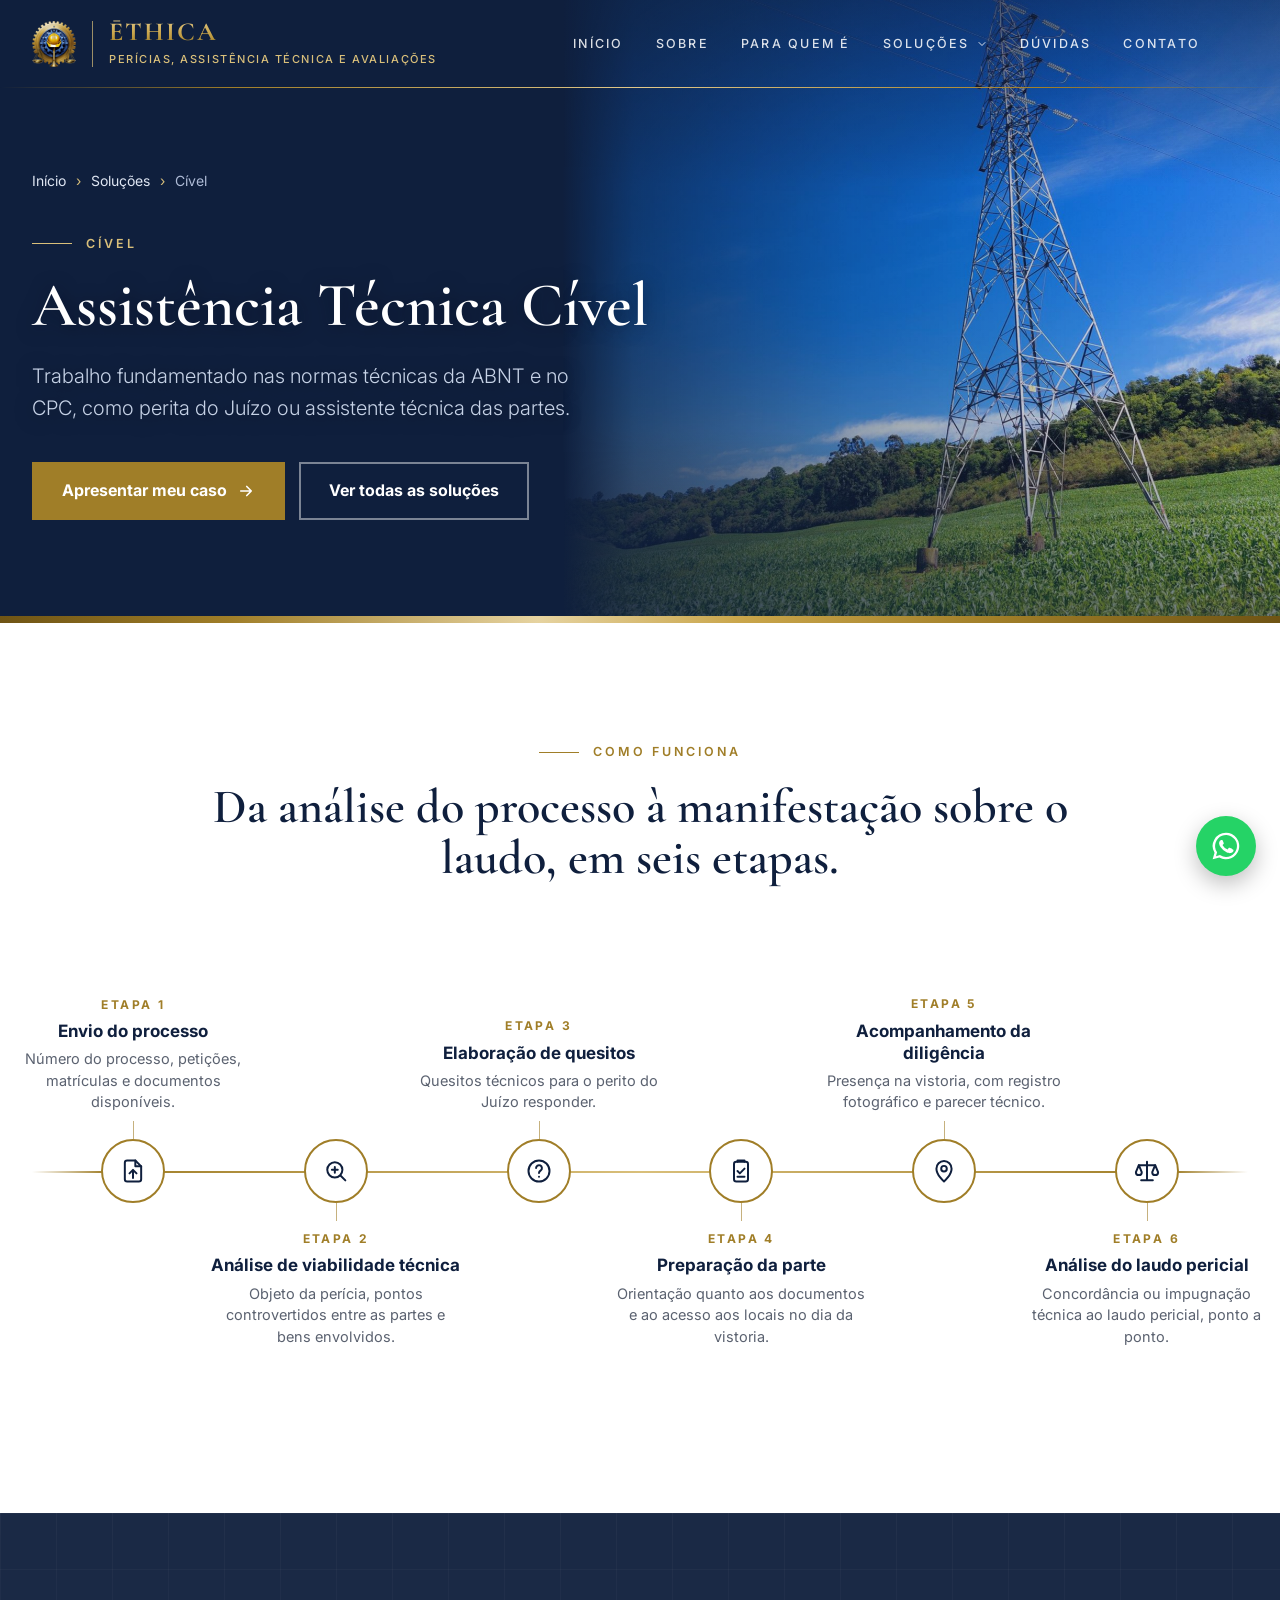
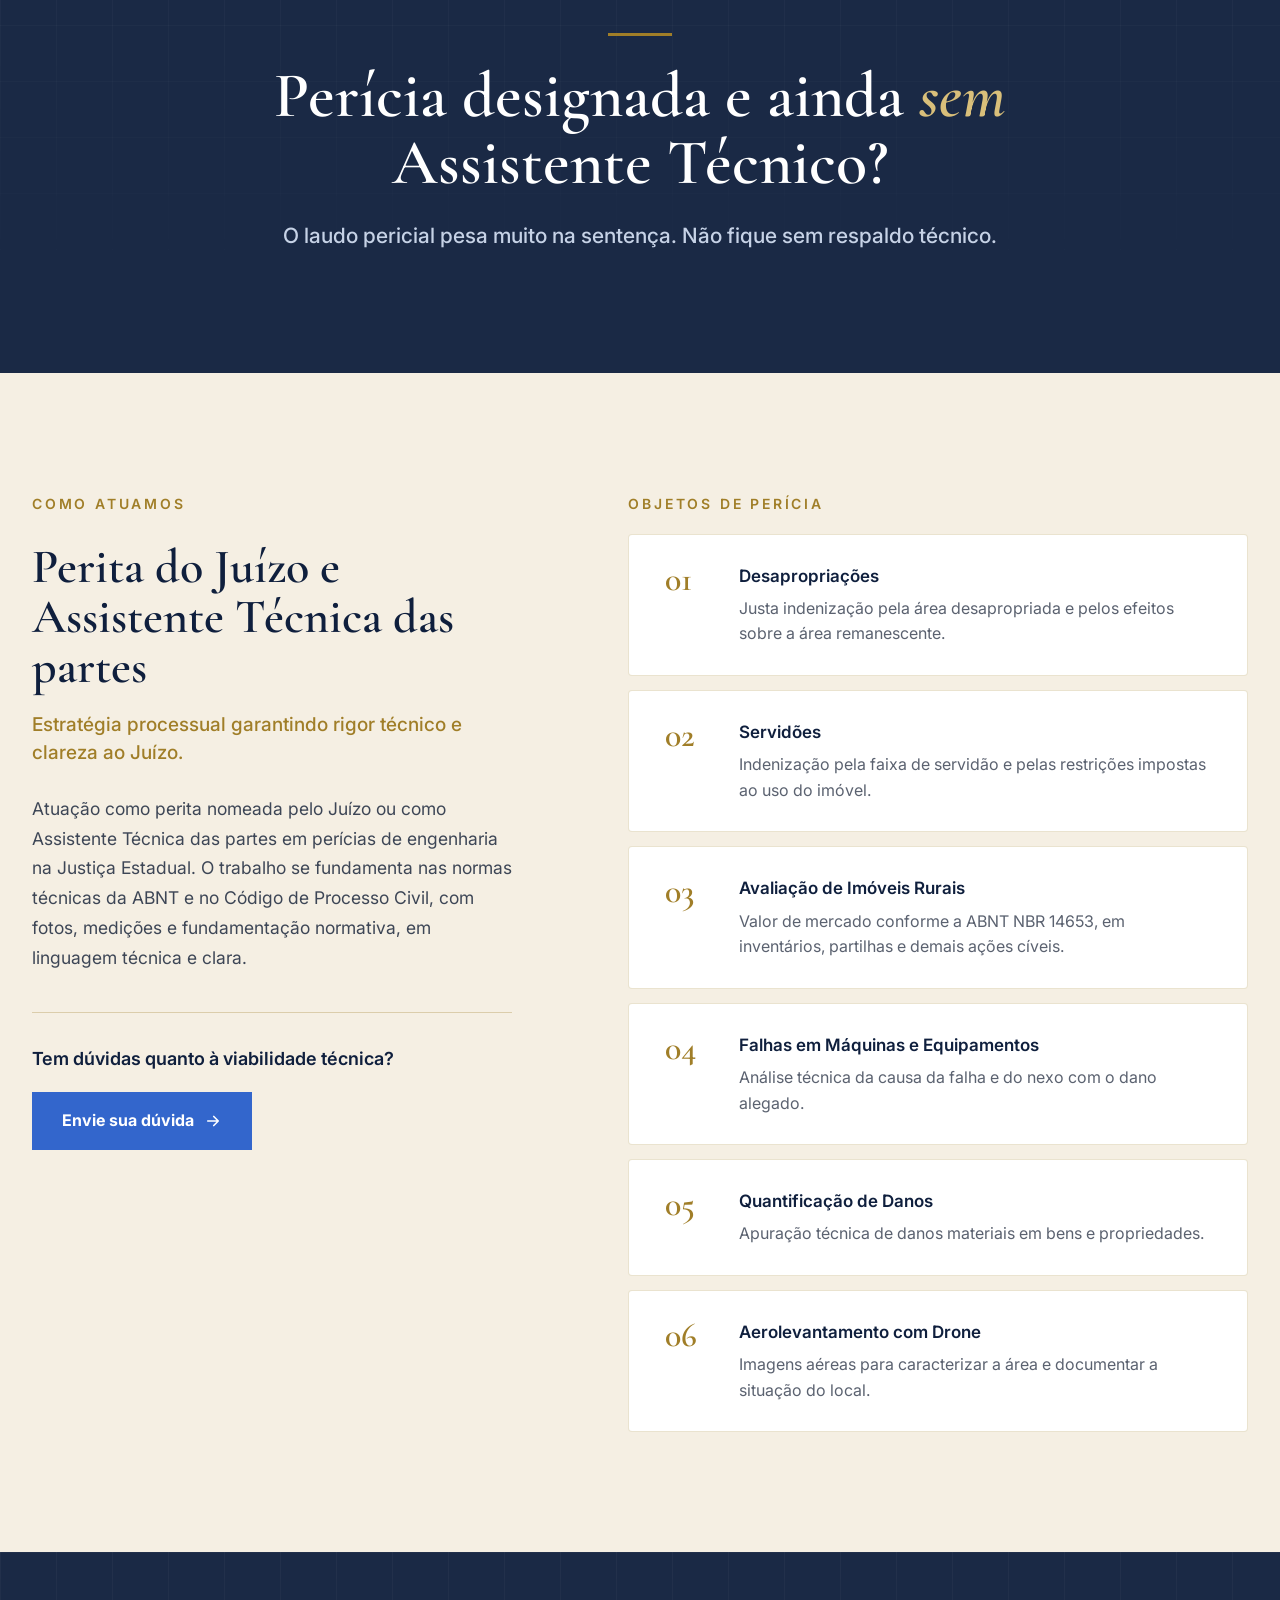
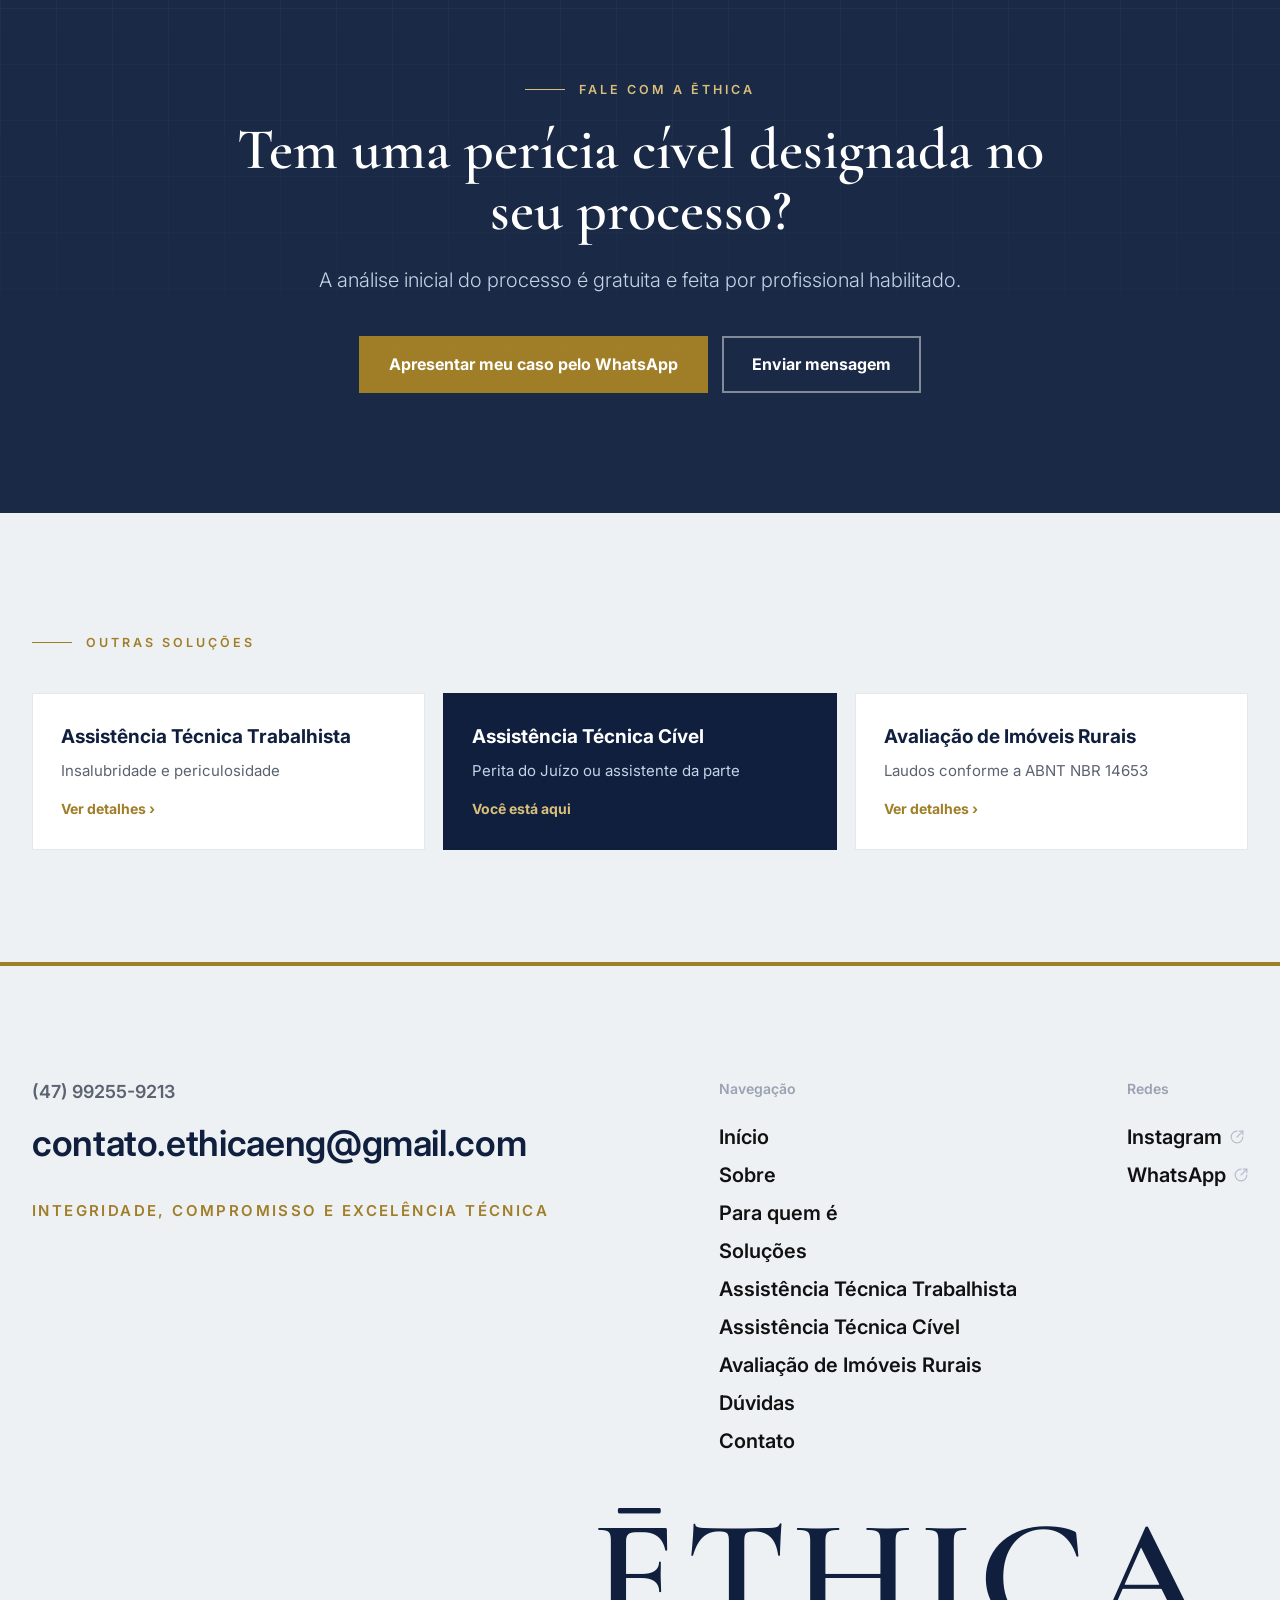
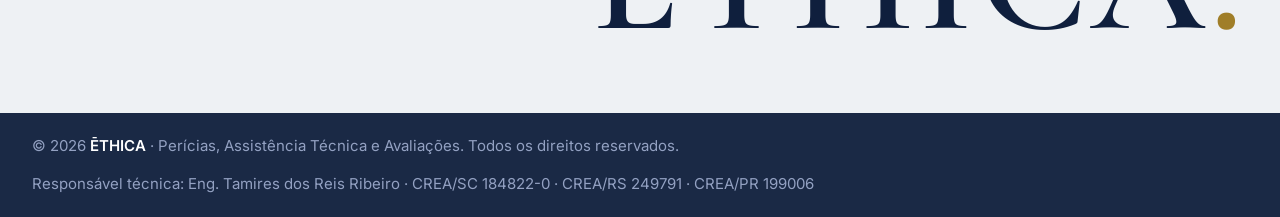
==== civel.html @ 604cb1b0 "Site ETHICA" ====
<!DOCTYPE html>
<html lang="pt-BR">
<head>
<meta charset="UTF-8">
<meta name="viewport" content="width=device-width, initial-scale=1">
<title>Assistência Técnica Cível · ĒTHICA</title>
<meta name="description" content="Perícia judicial e assistência técnica cível em engenharia: quesitos, acompanhamento da diligência, parecer técnico, impugnação de laudo e quantificação de danos.">
<link rel="canonical" href="https://ethicaeng.com.br/civel">
<link rel="icon" type="image/png" href="img/favicon.png">
<link rel="apple-touch-icon" href="img/apple-touch-icon.png">
<meta name="theme-color" content="#0f1f3d">
<meta property="og:type" content="website">
<meta property="og:title" content="Assistência Técnica Cível · ĒTHICA">
<meta property="og:description" content="Perícia judicial, assistência técnica trabalhista e cível e avaliação de imóveis rurais. Integridade, Compromisso e Excelência Técnica.">
<meta property="og:url" content="https://ethicaeng.com.br/civel">
<meta property="og:image" content="https://ethicaeng.com.br/img/foto_9710.jpg">
<meta property="og:locale" content="pt_BR">
<link rel="preconnect" href="https://fonts.googleapis.com">
<link rel="preconnect" href="https://fonts.gstatic.com" crossorigin>
<link href="https://fonts.googleapis.com/css2?family=Cormorant+Garamond:wght@500;600;700&family=Inter:wght@300;400;500;600;700&display=swap" rel="stylesheet">
<link rel="stylesheet" href="css/estilo.css">
</head>
<body>

<header id="topo">
  <div class="container cab">
    <a href="index.html#inicio" class="marca" aria-label="ĒTHICA, ir para o início">
      <img src="img/logo-simbolo.png" alt="" width="46" height="48"><i class="fio" aria-hidden="true"></i><span><b>ĒTHICA</b><small>Perícias, Assistência Técnica e Avaliações</small></span>
    </a>
    <nav class="menu-wrap" aria-label="Menu principal">
      <ul class="menu">
        <li><a href="index.html#inicio">Início</a></li>
        <li><a href="index.html#sobre">Sobre</a></li>
        <li><a href="index.html#para-quem">Para quem é</a></li>
        <li class="tem-sub"><button type="button" aria-expanded="false">Soluções <svg viewBox="0 0 24 24" fill="none" stroke="currentColor" stroke-width="2" stroke-linecap="round" stroke-linejoin="round"><path d="M6 9l6 6 6-6"/></svg></button>
          <ul class="submenu">
            <li><a href="trabalhista.html"><b>Assistência Técnica Trabalhista</b><span>Insalubridade e periculosidade</span></a></li>
            <li><a href="civel.html"><b>Assistência Técnica Cível</b><span>Perita do Juízo ou assistente da parte</span></a></li>
            <li><a href="avaliacao-rural.html"><b>Avaliação de Imóveis Rurais</b><span>Laudos conforme a ABNT NBR 14653</span></a></li>
          </ul>
        </li>
        <li><a href="index.html#duvidas">Dúvidas</a></li>
        <li><a href="index.html#contato">Contato</a></li>
      </ul>
    </nav>
    <div class="cab-dir">
      <button class="hamb" type="button" aria-label="Abrir menu" aria-expanded="false" aria-controls="gaveta"><span></span><span></span></button>
    </div>
  </div>
  <div class="gaveta" id="gaveta">
    <a href="index.html#inicio">Início</a>
    <a href="index.html#sobre">Sobre</a>
    <a href="index.html#para-quem">Para quem é</a>
    <a href="index.html#servicos">Soluções</a>
    <a class="sub" href="trabalhista.html">Assistência Técnica Trabalhista</a>
    <a class="sub" href="civel.html">Assistência Técnica Cível</a>
    <a class="sub" href="avaliacao-rural.html">Avaliação de Imóveis Rurais</a>
    <a href="index.html#duvidas">Dúvidas</a>
    <a href="index.html#contato">Contato</a>
  </div>
</header>

<main>
<section class="pagina-topo bg-marinho com-foto">
  <div class="topo-foto"><img src="img/servicos/civel-topo.jpg" alt="Torre de linha de transmissão sobre lavoura" style="object-position:65% 55%" fetchpriority="high"></div>
  <div class="container">
    <nav class="trilha" aria-label="Você está em"><a href="index.html">Início</a><span>›</span><a href="index.html#servicos">Soluções</a><span>›</span>Cível</nav>
    <span class="etq">Cível</span>
    <h1>Assistência Técnica Cível</h1>
    <p class="intro">Trabalho fundamentado nas normas técnicas da ABNT e no CPC, como perita do Juízo ou assistente técnica das partes.</p>
    <div class="acoes">
      <a class="btn btn-ouro" href="https://wa.me/5547992559213?text=Ol%C3%A1%2C%20vim%20do%20site%20%C4%92THICA%20e%20preciso%20de%20assist%C3%AAncia%20t%C3%A9cnica%20em%20uma%20per%C3%ADcia%20c%C3%ADvel.%20Pode%20me%20ajudar%3F" target="_blank" rel="noopener">Apresentar meu caso <svg viewBox="0 0 24 24" fill="none" stroke="currentColor" stroke-width="2.2" stroke-linecap="round" stroke-linejoin="round"><path d="M5 12h14M13 6l6 6-6 6"/></svg></a>
      <a class="btn btn-contorno" href="index.html#servicos">Ver todas as soluções</a>
    </div>
  </div>
</section>
<div class="faixa"></div>

<section class="bg-branco linha-tempo">
  <div class="container">
    <div style="text-align:center">
      <span class="etq revela">Como funciona</span>
      <h2 class="titulo menor revela" style="margin-left:auto;margin-right:auto">Da análise do processo à manifestação sobre o laudo, em seis etapas.</h2>
    </div>
    <ol class="tl seis">
      <li class="et revela">
        <div class="et-texto"><span class="et-num">Etapa 1</span><h3>Envio do processo</h3><p>Número do processo, petições, matrículas e documentos disponíveis.</p></div>
        <div class="et-ic"><svg viewBox="0 0 24 24" fill="none" stroke="currentColor" stroke-width="1.7" stroke-linecap="round" stroke-linejoin="round"><path d="M14 3H7a2 2 0 00-2 2v14a2 2 0 002 2h10a2 2 0 002-2V8z"/><path d="M14 3v5h5"/><path d="M12 18v-6M9 14l3-3 3 3"/></svg></div>
      </li>
      <li class="et revela">
        <div class="et-texto"><span class="et-num">Etapa 2</span><h3>Análise de viabilidade técnica</h3><p>Objeto da perícia, pontos controvertidos entre as partes e bens envolvidos.</p></div>
        <div class="et-ic"><svg viewBox="0 0 24 24" fill="none" stroke="currentColor" stroke-width="1.7" stroke-linecap="round" stroke-linejoin="round"><circle cx="11" cy="11" r="6.5"/><path d="M20 20l-4.2-4.2"/><path d="M8.5 11h5M11 8.5v5"/></svg></div>
      </li>
      <li class="et revela">
        <div class="et-texto"><span class="et-num">Etapa 3</span><h3>Elaboração de quesitos</h3><p>Quesitos técnicos para o perito do Juízo responder.</p></div>
        <div class="et-ic"><svg viewBox="0 0 24 24" fill="none" stroke="currentColor" stroke-width="1.7" stroke-linecap="round" stroke-linejoin="round"><circle cx="12" cy="12" r="9"/><path d="M9.5 9.5a2.5 2.5 0 114 2c-.9.6-1.5 1.1-1.5 2.3"/><path d="M12 17h.01"/></svg></div>
      </li>
      <li class="et revela">
        <div class="et-texto"><span class="et-num">Etapa 4</span><h3>Preparação da parte</h3><p>Orientação quanto aos documentos e ao acesso aos locais no dia da vistoria.</p></div>
        <div class="et-ic"><svg viewBox="0 0 24 24" fill="none" stroke="currentColor" stroke-width="1.7" stroke-linecap="round" stroke-linejoin="round"><rect x="6" y="4" width="12" height="17" rx="2"/><path d="M9 4V3h6v1"/><path d="M9 12l2 2 4-4"/><path d="M9 17h6"/></svg></div>
      </li>
      <li class="et revela">
        <div class="et-texto"><span class="et-num">Etapa 5</span><h3>Acompanhamento da diligência</h3><p>Presença na vistoria, com registro fotográfico e parecer técnico.</p></div>
        <div class="et-ic"><svg viewBox="0 0 24 24" fill="none" stroke="currentColor" stroke-width="1.7" stroke-linecap="round" stroke-linejoin="round"><path d="M12 21s-6.5-5.6-6.5-11A6.5 6.5 0 0112 3.5 6.5 6.5 0 0118.5 10c0 5.4-6.5 11-6.5 11z"/><circle cx="12" cy="10" r="2.4"/></svg></div>
      </li>
      <li class="et revela">
        <div class="et-texto"><span class="et-num">Etapa 6</span><h3>Análise do laudo pericial</h3><p>Concordância ou impugnação técnica ao laudo pericial, ponto a ponto.</p></div>
        <div class="et-ic"><svg viewBox="0 0 24 24" fill="none" stroke="currentColor" stroke-width="1.7" stroke-linecap="round" stroke-linejoin="round"><path d="M12 4v16M7 20h10M5 7h14"/><path d="M5 7l-2.5 6a2.5 2.5 0 005 0zM19 7l-2.5 6a2.5 2.5 0 005 0z"/></svg></div>
      </li>
    </ol>
  </div>
</section>

<section class="chamada-fundo chamada-marinho bg-marinho grade-fundo">
  <div class="container">
    <div class="chamada-centro revela">
      <span class="chamada-traco"></span>
      <h2 class="chamada-frase">Perícia designada e ainda <em>sem</em> Assistente Técnico?</h2>
      <p class="chamada-apoio">O laudo pericial pesa muito na sentença. Não fique sem respaldo técnico.</p>
    </div>
  </div>
</section>

<section class="atuacao-trab">
  <div class="container">
    <div class="at-texto">
      <p class="sub-tit revela">Como atuamos</p>
      <h2 class="titulo menor revela">Perita do Juízo e Assistente Técnica das partes</h2>
      <p class="at-apoio revela">Estratégia processual garantindo rigor técnico e clareza ao Juízo.</p>
      <p class="at-corpo revela">Atuação como perita nomeada pelo Juízo ou como Assistente Técnica das partes em perícias de engenharia na Justiça Estadual. O trabalho se fundamenta nas normas técnicas da ABNT e no Código de Processo Civil, com fotos, medições e fundamentação normativa, em linguagem técnica e clara.</p>
      <div class="cta-duvida revela"><p>Tem dúvidas quanto à viabilidade técnica?</p><a class="btn btn-azul" href="https://wa.me/5547992559213?text=Ol%C3%A1%2C%20vim%20do%20site%20%C4%92THICA%20e%20preciso%20de%20assist%C3%AAncia%20t%C3%A9cnica%20em%20uma%20per%C3%ADcia%20c%C3%ADvel.%20Pode%20me%20ajudar%3F" target="_blank" rel="noopener">Envie sua dúvida <svg viewBox="0 0 24 24" fill="none" stroke="currentColor" stroke-width="2.2" stroke-linecap="round" stroke-linejoin="round"><path d="M5 12h14M13 6l6 6-6 6"/></svg></a></div>
    </div>
    <div>
      <p class="sub-tit revela at-lista-tit">Objetos de perícia</p>
      <ol class="at-lista">
        <li class="revela"><span class="at-num">01</span><div><h3>Desapropriações</h3><p>Justa indenização pela área desapropriada e pelos efeitos sobre a área remanescente.</p></div></li>
        <li class="revela"><span class="at-num">02</span><div><h3>Servidões</h3><p>Indenização pela faixa de servidão e pelas restrições impostas ao uso do imóvel.</p></div></li>
        <li class="revela"><span class="at-num">03</span><div><h3>Avaliação de Imóveis Rurais</h3><p>Valor de mercado conforme a ABNT NBR 14653, em inventários, partilhas e demais ações cíveis.</p></div></li>
        <li class="revela"><span class="at-num">04</span><div><h3>Falhas em Máquinas e Equipamentos</h3><p>Análise técnica da causa da falha e do nexo com o dano alegado.</p></div></li>
        <li class="revela"><span class="at-num">05</span><div><h3>Quantificação de Danos</h3><p>Apuração técnica de danos materiais em bens e propriedades.</p></div></li>
        <li class="revela"><span class="at-num">06</span><div><h3>Aerolevantamento com Drone</h3><p>Imagens aéreas para caracterizar a área e documentar a situação do local.</p></div></li>
      </ol>
    </div>
  </div>
</section>

<section class="final bg-marinho grade-fundo">
  <div class="container">
    <span class="etq revela">Fale com a ĒTHICA</span>
    <h2 class="titulo revela">Tem uma perícia cível designada no seu processo?</h2>
    <p class="intro revela">A análise inicial do processo é gratuita e feita por profissional habilitado.</p>
    <div class="acoes revela">
      <a class="btn btn-ouro" href="https://wa.me/5547992559213?text=Ol%C3%A1%2C%20vim%20do%20site%20%C4%92THICA%20e%20preciso%20de%20assist%C3%AAncia%20t%C3%A9cnica%20em%20uma%20per%C3%ADcia%20c%C3%ADvel.%20Pode%20me%20ajudar%3F" target="_blank" rel="noopener">Apresentar meu caso pelo WhatsApp</a>
      <a class="btn btn-contorno" href="index.html#contato">Enviar mensagem</a>
    </div>
  </div>
</section>

<section class="bg-suave">
  <div class="container">
    <span class="etq revela">Outras soluções</span>
    <div class="outros"><a class="outro revela" href="trabalhista.html"><b>Assistência Técnica Trabalhista</b><span>Insalubridade e periculosidade</span><br><em>Ver detalhes ›</em></a><a class="outro revela atual" href="civel.html"><b>Assistência Técnica Cível</b><span>Perita do Juízo ou assistente da parte</span><br><em>Você está aqui</em></a><a class="outro revela" href="avaliacao-rural.html"><b>Avaliação de Imóveis Rurais</b><span>Laudos conforme a ABNT NBR 14653</span><br><em>Ver detalhes ›</em></a></div>
  </div>
</section>
</main>

<!-- ===== Rodapé ===== -->
<footer>
  <div class="container">
    <div class="rod-topo">
      <div class="rod-contato">
        <a class="tel" href="https://wa.me/5547992559213?text=Ol%C3%A1%2C%20vim%20do%20site%20%C4%92THICA%20e%20preciso%20de%20assist%C3%AAncia%20t%C3%A9cnica%20em%20uma%20per%C3%ADcia%20c%C3%ADvel.%20Pode%20me%20ajudar%3F" target="_blank" rel="noopener">(47) 99255-9213</a>
        <a class="mail" href="mailto:contato.ethicaeng@gmail.com">contato.ethicaeng@gmail.com</a>
        <span class="lema">Integridade, Compromisso e Excelência Técnica</span>
      </div>
      <div class="rod-listas">
        <ul>
          <li class="t">Navegação</li>
          <li><a href="index.html#inicio">Início</a></li>
          <li><a href="index.html#sobre">Sobre</a></li>
          <li><a href="index.html#para-quem">Para quem é</a></li>
          <li><a href="index.html#servicos">Soluções</a></li>
          <li><a href="trabalhista.html">Assistência Técnica Trabalhista</a></li>
          <li><a href="civel.html">Assistência Técnica Cível</a></li>
          <li><a href="avaliacao-rural.html">Avaliação de Imóveis Rurais</a></li>
          <li><a href="index.html#duvidas">Dúvidas</a></li>
          <li><a href="index.html#contato">Contato</a></li>
        </ul>
        <ul>
          <li class="t">Redes</li>
          <li><a href="https://www.instagram.com/ethica.eng/" target="_blank" rel="noopener">Instagram <svg viewBox="0 0 24 24" fill="none" stroke="currentColor" stroke-width="2" stroke-linecap="round" stroke-linejoin="round"><path d="M22 12A10 10 0 1112 2"/><path d="M22 2L12 12"/><path d="M16 2h6v6"/></svg></a></li>
          <li><a href="https://wa.me/5547992559213?text=Ol%C3%A1%2C%20vim%20do%20site%20%C4%92THICA%20e%20preciso%20de%20assist%C3%AAncia%20t%C3%A9cnica%20em%20uma%20per%C3%ADcia%20c%C3%ADvel.%20Pode%20me%20ajudar%3F" target="_blank" rel="noopener">WhatsApp <svg viewBox="0 0 24 24" fill="none" stroke="currentColor" stroke-width="2" stroke-linecap="round" stroke-linejoin="round"><path d="M22 12A10 10 0 1112 2"/><path d="M22 2L12 12"/><path d="M16 2h6v6"/></svg></a></li>
        </ul>
      </div>
    </div>
    <div class="rod-gigante" aria-hidden="true">ĒTHICA<span>.</span></div>
  </div>
  <div class="rod-barra">
    <div class="container">
      <p>© <span id="ano">2026</span> <b>ĒTHICA</b> · Perícias, Assistência Técnica e Avaliações. Todos os direitos reservados.</p>
      <p>Responsável técnica: Eng. Tamires dos Reis Ribeiro · CREA/SC 184822-0 · CREA/RS 249791 · CREA/PR 199006</p>
    </div>
  </div>
</footer>
<a class="zap" href="https://wa.me/5547992559213?text=Ol%C3%A1%2C%20vim%20do%20site%20%C4%92THICA%20e%20preciso%20de%20assist%C3%AAncia%20t%C3%A9cnica%20em%20uma%20per%C3%ADcia%20c%C3%ADvel.%20Pode%20me%20ajudar%3F" target="_blank" rel="noopener" aria-label="Conversar pelo WhatsApp">
  <svg viewBox="0 0 24 24"><path d="M12 2a10 10 0 00-8.6 15.1L2 22l5-1.3A10 10 0 1012 2zm0 18.2a8.2 8.2 0 01-4.2-1.2l-.3-.2-3 .8.8-2.9-.2-.3A8.2 8.2 0 1112 20.2zm4.5-6.1c-.2-.1-1.5-.7-1.7-.8s-.4-.1-.6.1-.7.8-.8 1-.3.2-.5.1a6.7 6.7 0 01-3.3-2.9c-.3-.4.2-.4.7-1.4a.5.5 0 000-.4l-.8-1.9c-.2-.5-.4-.4-.6-.4h-.5a1 1 0 00-.7.3 3 3 0 00-.9 2.2 5.2 5.2 0 001.1 2.7 11.8 11.8 0 004.5 4c1.7.7 2.3.8 3.2.6a2.7 2.7 0 001.8-1.2 2.2 2.2 0 00.2-1.2c-.1-.1-.3-.2-.6-.3z"/></svg><span>Fale pelo WhatsApp</span>
</a>

<script src="js/site.js"></script>
</body>
</html>
---- css/estilo.css ----
:root{
    --azul:#3366cc; --marinho:#0f1f3d; --marinho2:#1c3565;
    --petroleo:#0b3b47; --petroleo2:#115564;
    --dourado:#a07e28; --ouro:#d9bf7a;
    --gelo:#eef1f4; --preto:#111; --cinza:#5b6270; --suave:#f3f5f8; --linha:#e3e7ee; --raio:14px;
  }
  *{box-sizing:border-box;margin:0;padding:0}
  html{scroll-behavior:smooth;scroll-padding-top:80px}
  body{font-family:"Inter",system-ui,-apple-system,"Segoe UI",Arial,sans-serif;color:var(--preto);font-size:16px;line-height:1.6;background:var(--gelo);-webkit-font-smoothing:antialiased}
  img{max-width:100%;display:block}
  a{color:inherit}
  .container{width:100%;max-width:1320px;margin:0 auto;padding:0 32px}
  section{padding:112px 0;position:relative}

  /* fundos escuros alternados */
  .bg-marinho,.bg-petroleo{background:rgba(15,31,61,.95);color:#fff}
  
  .grade-fundo:before{content:"";position:absolute;inset:0;pointer-events:none;
    background-image:linear-gradient(rgba(255,255,255,.035) 1px,transparent 1px),linear-gradient(90deg,rgba(255,255,255,.035) 1px,transparent 1px);
    background-size:56px 56px;mask-image:linear-gradient(180deg,#000 0%,transparent 85%);-webkit-mask-image:linear-gradient(180deg,#000 0%,transparent 85%)}
  .bg-suave{background:var(--gelo)}
  .bg-branco{background:#fff}

  /* etiqueta + título (estilo da referência) */
  .etq{display:inline-flex;align-items:center;gap:14px;font-size:12.5px;font-weight:600;letter-spacing:.24em;text-transform:uppercase;color:var(--dourado)}
  .etq:before{content:"";width:40px;height:1px;background:currentColor}
  .bg-marinho .etq,.bg-petroleo .etq{color:var(--ouro)}
  .titulo{font-size:52px;line-height:1.08;font-weight:600;letter-spacing:-.015em;margin-top:20px;max-width:900px}
  .titulo.menor{font-size:42px}
  .bg-suave .titulo,section:not(.bg-marinho):not(.bg-petroleo) .titulo{color:var(--marinho)}
  .bg-marinho .titulo,.bg-petroleo .titulo{color:#fff}
  .intro{font-size:20px;color:var(--cinza);margin-top:22px;max-width:720px;font-weight:300}
  .bg-marinho .intro,.bg-petroleo .intro{color:#c6d2e6}

  .btn{display:inline-flex;align-items:center;justify-content:center;gap:10px;font-weight:700;text-decoration:none;border-radius:0;padding:14px 28px;transition:all .2s;border:2px solid transparent;cursor:pointer;font-family:inherit;font-size:16px}
  .btn svg{width:18px;height:18px}
  .btn-ouro{background:var(--dourado);color:#fff}
  .btn-ouro:hover{background:#86681f}
  .btn-azul{background:var(--azul);color:#fff}
  .btn-azul:hover{background:var(--marinho2)}
  .btn-contorno{border-color:rgba(255,255,255,.45);color:#fff}
  .btn-contorno:hover{background:rgba(255,255,255,.08)}

  /* ===== Cabeçalho (modelo enviado) ===== */
  header{position:fixed;top:0;left:0;right:0;z-index:50;background:rgba(238,241,244,.86);backdrop-filter:blur(10px);-webkit-backdrop-filter:blur(10px);border-bottom:1px solid rgba(15,31,61,.08);transition:box-shadow .25s}
  header.solido{box-shadow:0 6px 24px rgba(15,31,61,.08)}
  .cab{display:grid;grid-template-columns:1fr auto 1fr;align-items:center;gap:32px;height:76px}
  .marca{display:flex;align-items:center;gap:10px;text-decoration:none;color:var(--marinho)}
  .marca img{width:42px;height:42px;object-fit:contain}
  .marca b{display:block;font-size:21px;letter-spacing:.12em;line-height:1}
  .marca small{display:block;font-size:12px;color:var(--dourado);font-weight:600;margin-top:4px}
  .menu{display:flex;list-style:none;align-items:center}
  .menu > li{position:relative}
  .menu > li > a,.menu > li > button{display:inline-flex;align-items:center;gap:6px;padding:9px 16px;font:inherit;font-size:15px;color:rgba(17,17,17,.62);text-decoration:none;background:none;border:0;cursor:pointer;transition:background .2s,color .2s}
  .menu > li > a:hover,.menu > li > button:hover,.menu > li.aberto > button{background:rgba(15,31,61,.06);color:var(--preto)}
  .menu svg{width:12px;height:12px;transition:transform .3s}
  .menu li.aberto svg{transform:rotate(180deg)}
  .submenu{position:absolute;top:calc(100% + 10px);left:0;min-width:300px;background:#fff;border:1px solid var(--linha);box-shadow:0 18px 40px rgba(15,31,61,.12);padding:8px;list-style:none;opacity:0;visibility:hidden;transform:translateY(-6px);transition:all .2s}
  .menu li.aberto .submenu{opacity:1;visibility:visible;transform:none}
  .submenu a{display:block;padding:12px 14px;text-decoration:none}
  .submenu a:hover{background:var(--gelo)}
  .submenu b{display:block;font-size:15px;color:var(--marinho)}
  .submenu span{font-size:13.5px;color:var(--cinza)}
  .cab-dir{justify-self:end;display:flex;align-items:center;gap:8px}
  .fantasma{display:inline-flex;align-items:center;gap:6px;padding:9px 12px;font-size:15px;font-weight:600;color:var(--marinho);text-decoration:none;transition:background .2s}
  .fantasma:hover{background:rgba(15,31,61,.06)}
  .fantasma svg{width:16px;height:16px}
  .hamb{display:none;width:44px;height:44px;border:0;background:none;cursor:pointer;place-items:center;color:var(--preto)}
  .hamb svg{width:22px;height:22px}
  .gaveta{display:none;border-top:1px solid var(--linha);background:#fff;padding:12px 22px 22px}
  .gaveta.aberta{display:block}
  .gaveta a{display:block;padding:12px 0;border-bottom:1px solid var(--linha);text-decoration:none;font-weight:600;color:var(--marinho)}
  .gaveta a.sub{padding-left:16px;font-weight:400;color:#333}

  /* ===== Abertura ===== */
  .hero{color:#fff;background:radial-gradient(900px 520px at 80% 20%,rgba(51,102,204,.25) 0%,transparent 65%),rgba(15,31,61,.95);padding:0;overflow:hidden}
  .hero .container{display:grid;grid-template-columns:1.2fr .8fr;gap:48px;align-items:center;min-height:760px;padding-top:76px;position:relative}
  .hero-texto{padding:80px 0 96px}
  .hero h1{font-size:56px;line-height:1.06;font-weight:600;letter-spacing:-.03em;margin:24px 0}
  .hero h1 em{font-style:normal;color:var(--ouro)}
  .hero p{font-size:21px;color:#c6d2e6;max-width:620px;margin-bottom:38px;font-weight:300}
  .hero .acoes{display:flex;gap:14px;flex-wrap:wrap}
  .hero-foto{position:relative;display:flex;align-items:center;justify-content:center;align-self:center;padding:40px 0}
  .hero-foto img{position:relative;z-index:1;width:440px;height:440px;max-width:100%;object-fit:cover;object-position:50% 18%;border-radius:50%;box-shadow:0 24px 60px rgba(0,0,0,.35)}
  .hero-foto:before{content:"";position:absolute;width:500px;height:500px;max-width:calc(100% + 60px);aspect-ratio:1;border-radius:50%;border:1px solid rgba(217,191,122,.75);top:50%;left:50%;transform:translate(-50%,-50%)}
  .valores{display:flex;gap:10px;flex-wrap:wrap;margin-top:44px}
  .valores{gap:0 !important}
  .valores span{font-size:14px;font-weight:600;letter-spacing:.14em;text-transform:uppercase;color:#dfe6f3}
  .valores span+span:before{content:"·";color:var(--ouro);margin:0 14px}
  .faixa{height:4px;background:linear-gradient(90deg,var(--dourado),#c9a54a,var(--dourado))}

  /* ===== Para quem ===== */
  .publicos{display:grid;grid-template-columns:repeat(4,1fr);gap:18px;margin-top:56px}
  .publico{background:#fff;border:1px solid var(--linha);border-radius:var(--raio);padding:30px 28px;transition:transform .2s,box-shadow .2s}
  .publico:hover{transform:translateY(-4px);box-shadow:0 14px 30px rgba(15,31,61,.08)}
  .publico .ic{width:44px;height:44px;border-radius:10px;border:1px solid var(--linha);display:grid;place-items:center;color:var(--azul);margin-bottom:22px}
  .publico .ic svg{width:22px;height:22px}
  .publico h3{font-size:20px;color:var(--marinho);margin-bottom:8px}
  .publico p{font-size:15.5px;color:var(--cinza)}

  /* ===== Visão geral dos serviços (modelo enviado) ===== */
  .grade-servicos{display:grid;grid-template-columns:repeat(4,1fr);gap:28px;margin-top:64px}
  .servico{text-align:center;padding:34px 22px;border-radius:var(--raio);transition:background .25s;text-decoration:none;display:block}
  .servico:hover{background:var(--suave)}
  .servico .icone{width:76px;height:76px;margin:0 auto 24px;border-radius:50%;background:var(--suave);display:grid;place-items:center;color:var(--azul);transition:all .25s}
  .servico:hover .icone{background:var(--marinho);color:#fff}
  .servico .icone svg{width:34px;height:34px}
  .servico h3{font-size:20px;font-weight:700;color:var(--marinho);margin-bottom:10px}
  .servico p{font-size:15.5px;color:var(--cinza)}
  .servico .mais{display:inline-block;margin-top:18px;font-size:14px;font-weight:700;color:var(--dourado)}

  /* ===== Blocos de serviço detalhados ===== */
  .detalhe .container{display:grid;grid-template-columns:1fr 1fr;gap:80px;align-items:start}
  .detalhe .lead-list{margin-top:34px;display:flex;flex-direction:column;gap:14px}
  .detalhe .lead-list p{padding-left:22px;position:relative;font-size:17.5px}
  .detalhe .lead-list p:before{content:"";position:absolute;left:0;top:11px;width:8px;height:8px;border-radius:2px;background:var(--dourado)}
  .bg-marinho .lead-list p,.bg-petroleo .lead-list p{color:#dfe6f3}
  .caixa{border-radius:18px;padding:40px;border:1px solid rgba(255,255,255,.12);background:rgba(255,255,255,.04)}
  .caixa.clara{background:#fff;border:1px solid var(--linha);box-shadow:0 18px 40px rgba(15,31,61,.06)}
  .caixa h3{font-size:14px;font-weight:600;letter-spacing:.2em;text-transform:uppercase;color:var(--ouro);margin-bottom:24px}
  .caixa.clara h3{color:var(--dourado)}
  .check{list-style:none;display:flex;flex-direction:column}
  .check li{display:flex;gap:14px;padding:16px 0;border-bottom:1px solid rgba(255,255,255,.1);font-size:17px;color:#c6d2e6}
  .caixa.clara .check li{border-bottom-color:var(--linha);color:#444}
  .check li:last-child{border-bottom:0;padding-bottom:0}
  .check li b{color:#fff;font-weight:600}
  .caixa.clara .check li b{color:var(--marinho)}
  .check svg{flex:none;width:22px;height:22px;color:var(--ouro);margin-top:1px}
  .caixa.clara .check svg{color:var(--dourado)}
  .detalhe .cta-linha{margin-top:36px}

  /* avaliação rural */
  .metodos{display:grid;grid-template-columns:1fr 1fr;gap:14px;margin-top:30px}
  .metodo{border:1px solid rgba(255,255,255,.14);border-radius:12px;padding:20px 22px}
  .metodo b{display:block;font-size:17px;color:#fff;margin-bottom:4px}
  .metodo span{font-size:15px;color:#aebbd6}
  .norma{margin-top:30px;padding:20px 24px;border-left:3px solid var(--ouro);background:rgba(255,255,255,.05);border-radius:0 10px 10px 0;color:#dfe6f3;font-size:16px}
  .finalidades{display:grid;grid-template-columns:1fr 1fr;gap:14px}
  .fin{border-radius:12px;padding:22px 24px;background:rgba(255,255,255,.05);border:1px solid rgba(255,255,255,.1);display:flex;gap:16px;align-items:flex-start;transition:background .2s}
  .fin:hover{background:rgba(255,255,255,.09)}
  .fin .n{font-size:13px;font-weight:700;color:var(--ouro);letter-spacing:.1em;margin-top:3px}
  .fin p{font-size:16.5px;color:#e6ecf6}

  /* ===== Como funciona ===== */
  .topo-sec{display:flex;justify-content:space-between;align-items:end;gap:40px;flex-wrap:wrap}
  .topo-sec .intro{max-width:480px;margin-top:0}
  .etapas{display:grid;grid-template-columns:repeat(3,1fr);margin-top:60px;border-top:1px solid var(--linha);border-left:1px solid var(--linha)}
  .etapa{padding:38px 34px;border-right:1px solid var(--linha);border-bottom:1px solid var(--linha);transition:background .2s}
  .etapa:hover{background:var(--suave)}
  .etapa .num{font-size:46px;font-weight:300;color:var(--dourado);line-height:1}
  .etapa h3{font-size:20px;color:var(--marinho);margin:18px 0 8px}
  .etapa p{font-size:16px;color:var(--cinza)}

  /* ===== Sobre a ĒTHICA ===== */
  .sobre-empresa .container{display:grid;grid-template-columns:1.1fr .9fr;gap:80px;align-items:center}
  .sobre-empresa .texto p{font-size:19px;color:#dfe6f3;margin-top:22px;font-weight:300}
  .formas{display:grid;gap:16px}
  .forma{border:1px solid rgba(255,255,255,.14);border-radius:16px;padding:30px;background:rgba(255,255,255,.04)}
  .forma .n{font-size:13px;font-weight:700;letter-spacing:.14em;color:var(--ouro)}
  .forma h3{font-size:22px;margin:8px 0 6px}
  .forma p{color:#c6d2e6;font-size:16px}
  .estados{display:flex;gap:12px;margin-top:34px;flex-wrap:wrap}
  .estados span{border:1px solid rgba(255,255,255,.2);border-radius:10px;padding:10px 16px;font-size:15px;color:#dfe6f3}
  .estados b{color:var(--ouro);margin-right:6px}

  /* ===== Sobre mim (modelo enviado) ===== */
  .grade-sobre{display:grid;grid-template-columns:repeat(7,1fr);gap:4px;margin-top:56px}
  .foto-grande{grid-column:span 3;min-height:640px;border:1px solid var(--linha);overflow:hidden;border-radius:4px}
  .foto-grande img{width:100%;height:100%;object-fit:cover;object-position:50% 25%}
  .sobre-texto{grid-column:span 4;padding-left:64px;display:flex;flex-direction:column;gap:30px}
  .sobre-texto .lead{font-size:20px;color:#333;line-height:1.6}
  .quals{display:grid;grid-template-columns:1fr 1fr;gap:28px 40px}
  .qual h4{font-size:13px;font-weight:700;letter-spacing:.18em;text-transform:uppercase;color:var(--dourado);margin-bottom:12px}
  .qual ul{list-style:none;display:flex;flex-direction:column;gap:9px}
  .qual li{font-size:16px;color:#333;padding-left:18px;position:relative}
  .qual li:before{content:"";position:absolute;left:0;top:10px;width:7px;height:7px;border-radius:50%;background:var(--azul)}
  .qual li small{color:var(--cinza);font-size:14.5px}
  .assinatura{display:flex;align-items:center;gap:14px;padding-top:26px;border-top:1px solid var(--linha)}
  .assinatura img{width:54px;height:54px;border-radius:50%;object-fit:cover;object-position:50% 20%}
  .assinatura h3{font-size:17px;font-weight:700;color:var(--marinho)}
  .assinatura span{font-size:14px;color:var(--cinza)}


  /* etapas dentro dos serviços */
  .detalhe .container.passos-wrap{display:block;margin-top:72px}
  .passos-wrap h3{font-size:14px;font-weight:600;letter-spacing:.2em;text-transform:uppercase;color:var(--dourado);margin-bottom:26px}
  .bg-marinho .passos-wrap h3,.bg-petroleo .passos-wrap h3{color:var(--ouro)}
  .passos{display:grid;grid-template-columns:repeat(6,1fr);border-top:1px solid var(--linha)}
  .bg-marinho .passos,.bg-petroleo .passos{border-top-color:rgba(255,255,255,.18)}
  .passo{padding:26px 22px 0 0;position:relative}
  .passo:before{content:"";position:absolute;top:-5px;left:0;width:9px;height:9px;background:var(--dourado)}
  .passo .num{font-size:34px;font-weight:300;color:var(--dourado);line-height:1}
  .bg-marinho .passo .num,.bg-petroleo .passo .num{color:var(--ouro)}
  .passo h4{font-size:17px;margin:12px 0 6px;color:var(--marinho)}
  .bg-marinho .passo h4,.bg-petroleo .passo h4{color:#fff}
  .passo p{font-size:15px;color:var(--cinza)}
  .bg-marinho .passo p,.bg-petroleo .passo p{color:#c6d2e6}

  /* sobre unificado */
  .sobre-grade{display:grid;grid-template-columns:1.05fr .95fr;gap:72px;align-items:start}
  .sobre-grade .texto p{font-size:18.5px;color:#dfe6f3;margin-top:22px;font-weight:300}
  .perfil{background:rgba(255,255,255,.06);border:1px solid rgba(255,255,255,.14)}
  .perfil .foto{height:380px;overflow:hidden}
  .perfil .foto img{width:100%;height:100%;object-fit:cover;object-position:50% 22%}
  .perfil .corpo{padding:30px 32px 34px}
  .perfil .etq{font-size:12px}
  .perfil h3{font-size:24px;margin-top:12px}
  .perfil .cargo{color:var(--ouro);font-weight:600;font-size:15px;margin-top:2px}
  .perfil ul{list-style:none;margin-top:22px;display:flex;flex-direction:column;gap:12px}
  .perfil li{display:flex;gap:12px;color:#e6ecf6;font-size:16.5px}
  .perfil li svg{flex:none;width:20px;height:20px;color:var(--ouro);margin-top:2px}
  .formas3{display:grid;grid-template-columns:repeat(3,1fr);gap:18px;margin-top:64px}

  /* ===== Dúvidas ===== */
  .faq .container{display:grid;grid-template-columns:.8fr 1.2fr;gap:80px}
  .faq details{border-bottom:1px solid #d5dbe6;padding:24px 0}
  .faq details:first-child{border-top:1px solid #d5dbe6}
  .faq summary{cursor:pointer;list-style:none;display:flex;justify-content:space-between;align-items:center;gap:20px;font-size:19px;font-weight:600;color:var(--marinho)}
  .faq summary::-webkit-details-marker{display:none}
  .faq summary:after{content:"+";font-size:28px;font-weight:300;color:var(--dourado);transition:transform .2s;line-height:1}
  .faq details[open] summary:after{transform:rotate(45deg)}
  .faq details p{margin-top:14px;color:#333;font-size:16.5px;max-width:760px}

  /* ===== Chamada final ===== */
  .final{text-align:center;padding:120px 0}
  .final .titulo{margin:20px auto 0;max-width:860px}
  .final .intro{margin:22px auto 40px}
  .final .acoes{display:flex;gap:14px;justify-content:center;flex-wrap:wrap}

  /* ===== Contato (modelo enviado) ===== */
  .contato .container{display:grid;grid-template-columns:1fr 1fr;gap:96px}
  .contato .esq{display:flex;flex-direction:column;justify-content:center}
  .contato h2{font-size:64px;font-weight:600;letter-spacing:-.02em;color:var(--marinho);line-height:1.04;margin-bottom:22px}
  .contato .sub{font-size:22px;color:var(--cinza);margin-bottom:48px;font-weight:300}
  .canais{display:flex;flex-direction:column;gap:22px}
  .canal{display:flex;align-items:center;gap:16px;font-size:18px;text-decoration:none}
  .canal .bola{width:52px;height:52px;border-radius:50%;background:#fff;box-shadow:0 2px 10px rgba(15,31,61,.09);display:grid;place-items:center;flex:none}
  .canal .bola svg{width:21px;height:21px;color:var(--azul)}
  a.canal:hover span{text-decoration:underline}
  .form{background:#fff;border-radius:20px;padding:44px;box-shadow:0 20px 50px rgba(15,31,61,.10)}
  .form h3{font-size:26px;font-weight:600;color:var(--marinho);margin-bottom:30px}
  .campos{display:flex;flex-direction:column;gap:22px}
  .linha2{display:grid;grid-template-columns:1fr 1fr;gap:16px}
  .campo label{display:block;font-size:14px;font-weight:600;margin-bottom:8px}
  .campo label i{color:#c0392b;font-style:normal}
  .campo input,.campo select,.campo textarea{width:100%;font-family:inherit;font-size:16px;border:1px solid #cfd6e4;border-radius:8px;padding:11px 12px;outline:none;background:#fff;color:var(--preto)}
  .campo textarea{min-height:130px;resize:vertical}
  .campo input:focus,.campo select:focus,.campo textarea:focus{border-color:var(--azul);box-shadow:0 0 0 3px rgba(51,102,204,.18)}
  .form .btn{width:100%;border-radius:0}
  .form small{display:block;margin-top:12px;color:var(--cinza);font-size:13.5px;text-align:center}

  /* ===== Rodapé (modelo enviado) ===== */
  footer{background:var(--gelo);padding-top:112px;overflow:hidden;border-top:1px solid #dde2ea}
  .rod-topo{display:flex;justify-content:space-between;gap:60px;flex-wrap:wrap}
  .rod-contato{display:flex;flex-direction:column;gap:8px}
  .rod-contato a{text-decoration:none}
  .rod-contato .tel{font-weight:600;font-size:18px;color:var(--cinza)}
  .rod-contato .mail{font-size:36px;font-weight:600;letter-spacing:-.01em;color:var(--marinho)}
  .rod-contato .mail:hover{color:var(--azul)}
  .rod-contato .lema{margin-top:18px;font-size:15px;font-weight:600;letter-spacing:.16em;text-transform:uppercase;color:var(--dourado)}
  .rod-listas{display:flex;gap:110px}
  .rod-listas ul{list-style:none;display:flex;flex-direction:column;gap:6px}
  .rod-listas li.t{font-size:14px;font-weight:600;color:#9aa2b1;margin-bottom:14px}
  .rod-listas a{font-size:20px;font-weight:600;text-decoration:none;color:var(--preto);display:inline-flex;align-items:center;gap:8px}
  .rod-listas a:hover{color:var(--azul)}
  .rod-listas a svg{width:14px;height:14px;color:#b5bccb}
  .rod-gigante{margin-top:48px;font-size:12.5vw;font-weight:700;letter-spacing:.02em;line-height:.9;color:var(--marinho);text-align:right;white-space:nowrap}
  .rod-gigante span{color:var(--dourado)}
  .rod-barra{background:rgba(15,31,61,.95);color:#93a1c2;margin-top:64px;font-size:15px}
  .rod-barra .container{display:flex;justify-content:space-between;align-items:center;gap:12px;min-height:104px;flex-wrap:wrap;padding-top:20px;padding-bottom:20px}
  .rod-barra b{color:#fff;font-weight:600}

  .zap{position:fixed;right:24px;bottom:24px;height:58px;padding:0 22px 0 18px;gap:12px;grid-auto-flow:column;text-decoration:none;color:#fff;font-weight:700;font-size:15.5px;border-radius:0;background:#25d366;display:grid;place-items:center;box-shadow:0 8px 22px rgba(0,0,0,.25);z-index:60}
  .zap svg{width:31px;height:31px;fill:#fff}

  /* entrada suave ao rolar */
  .revela{opacity:0;transform:translateY(18px);transition:opacity .7s ease,transform .7s ease}
  .revela.visivel{opacity:1;transform:none}
  @media (prefers-reduced-motion:reduce){.revela{opacity:1;transform:none;transition:none}}

  @media (max-width:1150px){
    .menu-wrap{display:none}
    .fantasma{display:none}
    .hamb{display:grid}
    .cab{grid-template-columns:1fr auto}
    .grade-servicos,.publicos{grid-template-columns:repeat(2,1fr)}
    .hero h1{font-size:50px}
    .titulo{font-size:42px}
    .quals{grid-template-columns:1fr}
  }
  @media (max-width:900px){
    .container{padding:0 22px}
    section{padding:80px 0}
    .hero .container,.detalhe .container,.sobre-empresa .container,.faq .container,.contato .container{grid-template-columns:1fr;gap:44px}
    .hero-texto{padding:56px 0 0}
    .hero-foto img{width:320px;height:320px}
    .hero-foto:before{width:362px;height:362px}
    .etapas{grid-template-columns:1fr 1fr}
    .passos{grid-template-columns:repeat(3,1fr);row-gap:30px}
    .sobre-grade{grid-template-columns:1fr;gap:44px}
    .formas3{grid-template-columns:1fr}
    .foto-grande,.sobre-texto{grid-column:span 7}
    .foto-grande{min-height:440px}
    .sobre-texto{padding-left:0;padding-top:40px}
    .contato h2{font-size:46px}
    .rod-listas{gap:60px}
    .rod-contato .mail{font-size:24px;word-break:break-all}
  }
  @media (max-width:600px){
    .marca small{display:none}
    .hero h1{font-size:38px}
    .titulo,.titulo.menor{font-size:32px}
    .grade-servicos,.publicos,.finalidades,.metodos,.etapas,.linha2,.passos{grid-template-columns:1fr}
    .caixa,.form{padding:28px}
    .rod-gigante{text-align:left}
  }

  /* ===== Páginas de serviço ===== */
  .pagina-topo{padding:170px 0 96px}
  .trilha{display:flex;gap:10px;align-items:center;font-size:14px;color:#aebbd6;margin-bottom:34px;flex-wrap:wrap}
  .trilha a{color:#dfe6f3;text-decoration:none}
  .trilha a:hover{color:#fff;text-decoration:underline}
  .trilha span{color:var(--ouro)}
  .pagina-topo h1{font-size:56px;line-height:1.06;font-weight:600;letter-spacing:-.02em;margin-top:20px;max-width:920px}
  .pagina-topo .acoes{display:flex;gap:14px;flex-wrap:wrap;margin-top:38px}
  .sub-tit{font-size:14px;font-weight:600;letter-spacing:.2em;text-transform:uppercase;color:var(--dourado);margin-bottom:26px}
  .outros{display:grid;grid-template-columns:repeat(3,1fr);gap:18px;margin-top:40px}
  .outro{display:block;text-decoration:none;background:#fff;border:1px solid var(--linha);padding:28px;transition:transform .2s,box-shadow .2s}
  .outro:hover{transform:translateY(-3px);box-shadow:0 14px 30px rgba(15,31,61,.08)}
  .outro b{display:block;font-size:19px;color:var(--marinho);margin-bottom:6px}
  .outro span{font-size:15px;color:var(--cinza)}
  .outro em{display:inline-block;margin-top:14px;font-style:normal;font-size:14px;font-weight:700;color:var(--dourado)}
  .outro.atual{opacity:.55;pointer-events:none}
  /* variantes claras (avaliação rural fora do bloco escuro) */
  section:not(.bg-marinho) .norma{background:#fff;border-left-color:var(--dourado);color:#333}
  section:not(.bg-marinho) .metodo{border-color:var(--linha);background:#fff}
  section:not(.bg-marinho) .metodo b{color:var(--marinho)}
  section:not(.bg-marinho) .metodo span{color:var(--cinza)}
  .caixa.clara .fin{background:var(--gelo);border-color:var(--linha)}
  .caixa.clara .fin:hover{background:#e6eaef}
  .caixa.clara .fin .n{color:var(--dourado)}
  .caixa.clara .fin p{color:#222}
  .servico{color:inherit}
  a.publico{display:block;text-decoration:none;color:inherit}
  @media (max-width:900px){.pagina-topo{padding:130px 0 72px}.pagina-topo h1{font-size:40px}.outros{grid-template-columns:1fr}}

  /* abertura com logomarca */
  .hero-logo img{width:400px;height:auto;object-fit:contain;border-radius:0;box-shadow:none;filter:drop-shadow(0 18px 40px rgba(0,0,0,.35))}
  .hero-logo:before{width:500px;height:500px}
  .zap:hover{background:#1ebe5a}
  .zap span{white-space:nowrap}
  .marca{gap:0}
  .marca b{font-size:24px}
  @media (max-width:900px){.hero-logo img{width:280px}.hero-logo:before{width:340px;height:340px}}
  @media (max-width:600px){.zap{width:58px;padding:0;grid-auto-flow:row}.zap span{display:none}}

  /* ===== Tipografia: Cormorant Garamond nos títulos, Inter no texto ===== */
  :root{--serifa:"Cormorant Garamond",Garamond,"Times New Roman",serif}
  .titulo,.hero h1,.pagina-topo h1,.contato h2,.marca b,.rod-gigante,.faq .titulo{font-family:var(--serifa);font-weight:600;letter-spacing:0}
  .titulo{font-size:58px;line-height:1.05}
  .titulo.menor{font-size:48px}
  .hero h1{font-size:68px;line-height:1.02}
  .pagina-topo h1{font-size:62px;line-height:1.04}
  .contato h2{font-size:72px;line-height:1}
  .marca b{font-size:28px;letter-spacing:.08em;font-weight:700}
  .rod-gigante{font-weight:600;letter-spacing:.03em}
  .hero h1 em{font-style:italic;font-weight:600}
  @media (max-width:1150px){.hero h1{font-size:56px}.titulo{font-size:48px}}
  @media (max-width:900px){.pagina-topo h1{font-size:46px}.contato h2{font-size:52px}}
  @media (max-width:600px){.hero h1{font-size:44px}.titulo,.titulo.menor{font-size:38px}}

  /* ===== Cabeçalho azul-marinho com letras brancas ===== */
  header{background:rgba(15,31,61,.95);border-bottom:1px solid rgba(255,255,255,.08)}
  header.solido{box-shadow:0 6px 24px rgba(0,0,0,.25)}
  .marca{color:#fff}
  .marca small{color:var(--ouro)}
  .menu > li > a,.menu > li > button{color:rgba(255,255,255,.78)}
  .menu > li > a:hover,.menu > li > button:hover,.menu > li.aberto > button{background:rgba(255,255,255,.08);color:#fff}
  .fantasma{color:#fff}
  .fantasma:hover{background:rgba(255,255,255,.08)}
  .hamb{color:#fff}
  .gaveta{background:var(--marinho);border-top-color:rgba(255,255,255,.1)}
  .gaveta a{color:#fff;border-bottom-color:rgba(255,255,255,.1)}
  .gaveta a.sub{color:#dfe6f3}

  /* cabeçalho com a mesma cor e transparência da abertura */
  header{background:transparent;border-bottom:1px solid rgba(255,255,255,.06);backdrop-filter:none;-webkit-backdrop-filter:none}
  header.solido{background:rgba(15,31,61,.95);backdrop-filter:blur(10px);-webkit-backdrop-filter:blur(10px)}

  /* botão flutuante do WhatsApp: só o ícone, redondo */
  .zap{width:60px;height:60px;padding:0;border-radius:50%;grid-auto-flow:row;gap:0}
  .zap span{display:none}
  .zap svg{width:32px;height:32px}

  /* cabeçalho sem botão: menu alinhado à direita */
  .cab{grid-template-columns:auto 1fr auto}
  .menu-wrap{justify-self:end}
  /* valores próximos do limite inferior da abertura */
  .hero .container{position:relative}
  .hero .valores{position:absolute;left:32px;bottom:34px;margin-top:0}
  @media (max-width:900px){.hero .valores{position:static;margin-top:40px}.hero-texto{padding-bottom:0}}
  .cab-dir{display:none}
  @media (max-width:1150px){.cab-dir{display:flex}}

  /* faixa dourada entre blocos: mais espessa e com gradiente */
  .faixa{height:7px;background:linear-gradient(90deg,#6f5414 0%,#a07e28 18%,#e6d3a0 42%,#c9a54a 58%,#a07e28 78%,#6f5414 100%)}

  /* ===== v9 · Cabeçalho e abertura inspirados na referência (layout, sem textos dela) ===== */
  header{border-bottom:1px solid rgba(255,255,255,.12)}
  .cab{height:88px}
  .marca{gap:0}
  .marca img{width:44px;height:46px;object-fit:contain}
  .marca .fio{display:block;width:1px;height:46px;background:rgba(217,191,122,.7);margin:0 16px}
  .marca b{font-size:26px}
  .marca small{font-size:11px;letter-spacing:.14em;text-transform:uppercase;font-weight:500;margin-top:6px}
  .menu > li > a,.menu > li > button{font-size:12.5px;font-weight:500;letter-spacing:.18em;text-transform:uppercase;padding:10px 16px;color:rgba(255,255,255,.85)}
  .menu > li > a,.menu > li > button{position:relative;background:none !important}
  .menu > li > a:after,.menu > li > button:after{content:"";position:absolute;left:16px;right:16px;bottom:4px;height:1px;background:var(--ouro);transform:scaleX(0);transform-origin:left;transition:transform .3s}
  .menu > li > a:hover:after,.menu > li > button:hover:after,.menu > li.aberto > button:after{transform:scaleX(1)}
  .submenu b{text-transform:none;letter-spacing:0}

  /* ícone de duas linhas que vira X */
  .hamb{width:48px;height:48px;position:relative;z-index:61}
  .hamb span{position:absolute;left:8px;right:8px;height:1.5px;background:#fff;transition:transform .35s,top .35s}
  .hamb span:nth-child(1){top:19px}
  .hamb span:nth-child(2){top:28px}
  .hamb[aria-expanded="true"] span:nth-child(1){top:23.5px;transform:rotate(45deg)}
  .hamb[aria-expanded="true"] span:nth-child(2){top:23.5px;transform:rotate(-45deg)}

  /* menu de tela cheia */
  .gaveta{display:flex;flex-direction:column;justify-content:center;position:fixed;inset:0;z-index:60;background:var(--marinho);padding:110px 32px 48px;border:0;opacity:0;visibility:hidden;transition:opacity .35s,visibility .35s;overflow-y:auto}
  .gaveta.aberta{display:flex;opacity:1;visibility:visible}
  .gaveta a{font-family:var(--serifa);font-size:38px;font-weight:500;line-height:1.15;padding:10px 0;border:0;color:#fff}
  .gaveta a:hover{color:var(--ouro)}
  .gaveta a.sub{font-family:"Inter",sans-serif;font-size:15px;letter-spacing:.08em;padding:6px 0 6px 18px;color:#c6d2e6;border-left:1px solid rgba(217,191,122,.5)}
  .gaveta a.sub+a:not(.sub){margin-top:10px}
  body.menu-aberto{overflow:hidden}
  body.menu-aberto header{background:transparent;box-shadow:none;border-color:transparent;backdrop-filter:none;-webkit-backdrop-filter:none}

  /* abertura em tela cheia com foto e degradê */
  .hero{position:relative;min-height:100vh;min-height:100svh;background:var(--marinho);display:flex;overflow:hidden}
  .hero-fundo{position:absolute;top:0;right:0;bottom:0;width:58%}
  .hero-fundo img{width:100%;height:100%;object-fit:cover;object-position:50% 20%;display:block}
  .hero-fundo:after{content:"";position:absolute;inset:0;background:
    linear-gradient(90deg,var(--marinho) 0%,rgba(15,31,61,.82) 22%,rgba(15,31,61,.25) 60%,rgba(15,31,61,.15) 100%),
    linear-gradient(0deg,rgba(15,31,61,.95) 0%,rgba(15,31,61,0) 45%),
    linear-gradient(180deg,rgba(15,31,61,.6) 0%,rgba(15,31,61,0) 22%)}
  .hero .container{display:flex;flex-direction:column;justify-content:flex-end;min-height:inherit;padding-top:88px;padding-bottom:0;position:relative;z-index:1}
  .hero-texto{max-width:820px;padding:0 0 56px}
  .hero .etq{color:var(--ouro)}
  .hero h1{font-weight:500;font-size:78px;line-height:1.02;margin:22px 0 40px}
  .hero h1 em{font-weight:500}
  .btn-linha{display:inline-flex;align-items:center;gap:16px;height:60px;padding:0 34px;border:1px solid rgba(255,255,255,.85);color:#fff;text-decoration:none;font-size:17px;font-weight:500;letter-spacing:.02em;transition:background .25s,color .25s,border-color .25s}
  .btn-linha svg{width:22px;height:22px;transition:transform .25s}
  .btn-linha:hover{background:#fff;color:var(--marinho);border-color:#fff}
  .btn-linha:hover svg{transform:translateX(4px)}
  .hero p{font-size:17px;line-height:1.55;color:#dfe6f3;max-width:600px;margin:40px 0 0;font-weight:400}
  .hero-rodape{display:flex;justify-content:space-between;align-items:center;gap:20px;flex-wrap:wrap;border-top:1px solid rgba(255,255,255,.14);padding:22px 0 26px}
  .hero .valores{position:static;margin:0}
  .hero .valores span{font-size:12.5px;color:#c6d2e6}
  .rolar{display:inline-flex;align-items:center;gap:10px;font-size:12.5px;font-weight:500;letter-spacing:.18em;text-transform:uppercase;color:#fff;text-decoration:none}
  .rolar svg{width:18px;height:18px;color:var(--ouro);animation:desce 2s ease-in-out infinite}
  @keyframes desce{0%,100%{transform:none}50%{transform:translateY(4px)}}
  @media (prefers-reduced-motion:reduce){.rolar svg{animation:none}}

  @media (max-width:1150px){
    .hero h1{font-size:62px}
    .hero-fundo{width:70%}
  }
  @media (max-width:900px){
    .hero-fundo{width:100%}
    .hero-fundo img{object-position:60% 15%}
    .hero-fundo:after{background:linear-gradient(0deg,var(--marinho) 0%,rgba(15,31,61,.88) 42%,rgba(15,31,61,.35) 75%,rgba(15,31,61,.55) 100%)}
    .hero-texto{padding:0 0 40px}
    .hero h1{font-size:50px;margin:18px 0 32px}
    .gaveta{padding:100px 22px 40px}
  }
  @media (max-width:600px){
    .cab{height:76px}
    .hero .container{padding-top:76px}
    .marca img{width:38px;height:40px}
    .marca .fio{height:38px;margin:0 12px}
    .marca b{font-size:23px}
    .hero h1{font-size:40px}
    .btn-linha{height:54px;padding:0 26px;font-size:16px}
    .hero p{font-size:16px;margin-top:30px}
    .rolar{display:none}
    .gaveta a{font-size:32px}
  }
  .hero .container{width:100%;align-items:stretch}
  .cab{position:relative;z-index:61}
  body.menu-aberto .zap{opacity:0;pointer-events:none}
  @media (max-width:900px){
    .hero-fundo{bottom:auto;height:66%}
    .hero-fundo img{object-position:55% 8%}
    .hero-fundo:after{background:linear-gradient(0deg,var(--marinho) 0%,rgba(15,31,61,.7) 35%,rgba(15,31,61,.2) 70%,rgba(15,31,61,.55) 100%)}
  }
  .hero-rodape{padding-right:96px}
  @media (max-width:600px){.hero-rodape{padding-right:78px}}

  /* ===== v10 · Linha dourada do cabeçalho, nome em dourado e carrossel da abertura ===== */
  header{border-bottom:0}
  header:after{content:"";position:absolute;left:0;right:0;bottom:0;height:1px;background:linear-gradient(90deg,rgba(160,126,40,0) 0%,#a07e28 18%,#e2c98a 50%,#a07e28 82%,rgba(160,126,40,0) 100%);pointer-events:none}
  body.menu-aberto header:after{opacity:0}
  .marca b{color:#c9a54a;background:linear-gradient(180deg,#e2c98a 0%,#c9a54a 55%,#a07e28 100%);-webkit-background-clip:text;background-clip:text;-webkit-text-fill-color:transparent}

  .carrossel{position:absolute;inset:0;overflow:hidden}
  .slide{position:absolute;inset:0;opacity:0;transition:opacity 1.4s ease}
  .slide.ativo{opacity:1}
  .slide img{position:absolute;top:0;right:0;height:100%;width:100%;object-fit:cover;display:block;transform:scale(1.06);transition:transform 7s ease-out}
  .slide.ativo img{transform:scale(1)}
  .slide.lado img{width:58%}
  .slide:after{content:"";position:absolute;inset:0}
  .slide.lado:after{background:
    linear-gradient(90deg,var(--marinho) 0%,var(--marinho) 42%,rgba(15,31,61,.55) 56%,rgba(15,31,61,.15) 80%,rgba(15,31,61,.1) 100%),
    linear-gradient(0deg,rgba(15,31,61,.95) 0%,rgba(15,31,61,0) 42%),
    linear-gradient(180deg,rgba(15,31,61,.6) 0%,rgba(15,31,61,0) 22%)}
  .slide.cheia:after{background:
    linear-gradient(90deg,rgba(15,31,61,.94) 0%,rgba(15,31,61,.82) 38%,rgba(15,31,61,.35) 70%,rgba(15,31,61,.2) 100%),
    linear-gradient(0deg,rgba(15,31,61,.95) 0%,rgba(15,31,61,0) 45%),
    linear-gradient(180deg,rgba(15,31,61,.65) 0%,rgba(15,31,61,0) 24%)}
  .hero-fundo{display:none}

  .pontos{display:flex;gap:8px;align-items:center}
  .pontos button{width:28px;height:20px;border:0;background:none;cursor:pointer;padding:0;position:relative}
  .pontos button:before{content:"";position:absolute;left:0;right:0;top:50%;height:2px;margin-top:-1px;background:rgba(255,255,255,.3);transition:background .3s}
  .pontos button[aria-current="true"]:before{background:var(--ouro)}
  .pontos button:hover:before{background:rgba(255,255,255,.7)}
  .pontos button:focus-visible{outline:1px solid var(--ouro);outline-offset:2px}

  @media (max-width:1150px){.slide.lado img{width:70%}}
  @media (max-width:900px){
    .slide.lado img,.slide.cheia img{width:100%;height:66%}
    .slide:after,.slide.lado:after,.slide.cheia:after{background:linear-gradient(0deg,var(--marinho) 0%,var(--marinho) 34%,rgba(15,31,61,.72) 52%,rgba(15,31,61,.25) 75%,rgba(15,31,61,.55) 100%)}
    .hero-rodape{flex-direction:column;align-items:flex-start;gap:14px}
  }
  @media (prefers-reduced-motion:reduce){.slide,.slide img{transition:none}.slide img{transform:none}}
  .slide.cheia:after{background:
    linear-gradient(90deg,rgba(15,31,61,.95) 0%,rgba(15,31,61,.88) 45%,rgba(15,31,61,.5) 75%,rgba(15,31,61,.3) 100%),
    linear-gradient(0deg,rgba(15,31,61,.95) 0%,rgba(15,31,61,0) 45%),
    linear-gradient(180deg,rgba(15,31,61,.65) 0%,rgba(15,31,61,0) 24%)}
  @media (max-width:900px){.slide:after,.slide.lado:after,.slide.cheia:after{background:linear-gradient(0deg,var(--marinho) 0%,var(--marinho) 34%,rgba(15,31,61,.82) 52%,rgba(15,31,61,.45) 78%,rgba(15,31,61,.65) 100%)}}
  /* crédito das imagens de satélite */
  .credito{position:absolute;right:32px;top:104px;z-index:2;font-size:11px;letter-spacing:.04em;color:rgba(255,255,255,.7);background:rgba(15,31,61,.55);padding:3px 8px}
  @media (max-width:600px){.credito{right:12px;top:86px;font-size:10px}}
  /* slide em quadro: imagem com texto próprio, inteira e sem degradê por cima */
  .slide.quadro{background:var(--marinho)}
  .slide.quadro img{top:50%;right:32px;left:auto;width:min(52%,860px);height:auto;max-height:calc(100% - 260px);object-fit:contain;transform:translateY(-46%) scale(1.02);border:1px solid rgba(217,191,122,.55);box-shadow:0 24px 60px rgba(0,0,0,.4)}
  .slide.quadro.ativo img{transform:translateY(-46%)}
  .slide.quadro:after{background:none}
  @media (min-width:1400px){.slide.quadro img{right:calc((100vw - 1320px)/2 + 32px)}}
  @media (max-width:900px){
    .slide.quadro img{top:96px;right:22px;left:22px;width:auto;max-width:calc(100% - 44px);max-height:none;transform:none}
    .slide.quadro.ativo img{transform:none}
    .slide.quadro:after{background:linear-gradient(0deg,var(--marinho) 0%,var(--marinho) 50%,rgba(15,31,61,0) 70%)}
  }
  .slide.quadro img{top:auto;bottom:96px;right:32px;width:min(40vw,600px);max-height:none;transform:scale(1.02);transform-origin:right bottom}
  .slide.quadro.ativo img{transform:none}
  @media (min-width:1400px){.slide.quadro img{right:calc((100vw - 1320px)/2 + 32px)}}
  @media (max-width:1150px){.slide.quadro img{width:42vw;bottom:110px}}
  @media (max-width:900px){.slide.quadro img{top:96px;bottom:auto;right:22px;left:22px;width:auto;max-width:calc(100% - 44px);transform:none}}
  @media (max-width:1150px){.slide.quadro img{width:38vw;bottom:120px}}
  @media (max-width:900px){.slide.quadro{display:none}}
  .pontos button.oculto{display:none}

  /* leve movimento nas imagens da abertura (zoom e deslocamento lentos) */
  .slide img{transition:none;transform:none}
  .slide.ativo img{animation:movA 9s ease-out both}
  .slide:nth-child(even).ativo img{animation-name:movB}
  @keyframes movA{from{transform:scale(1.1) translate(-1.6%,0)}to{transform:scale(1.02) translate(0,0)}}
  @keyframes movB{from{transform:scale(1.02) translate(0,0)}to{transform:scale(1.1) translate(1.4%,-1%)}}
  .slide.quadro img,.slide.quadro.ativo img{transform:none}
  .slide.quadro.ativo img{animation:flutua 9s ease-in-out both}
  @keyframes flutua{0%{transform:translateY(10px) scale(.98);opacity:.6}25%{opacity:1}100%{transform:translateY(-6px) scale(1)}}
  @media (prefers-reduced-motion:reduce){.slide.ativo img,.slide.quadro.ativo img{animation:none}}

  /* ===== v11 · Abertura: todas as imagens em largura total, degradê da esquerda para a direita ===== */
  .slide img,.slide.lado img,.slide.cheia img{top:0;left:0;right:0;width:100%;height:100%;object-fit:cover}
  .slide:after,.slide.lado:after,.slide.cheia:after{background:
    linear-gradient(90deg,rgba(15,31,61,.9) 0%,rgba(15,31,61,.78) 30%,rgba(15,31,61,.45) 55%,rgba(15,31,61,.12) 80%,rgba(15,31,61,.05) 100%),
    linear-gradient(0deg,rgba(15,31,61,.85) 0%,rgba(15,31,61,0) 30%),
    linear-gradient(180deg,rgba(15,31,61,.55) 0%,rgba(15,31,61,0) 20%)}
  .hero h1,.hero p,.hero .etq{text-shadow:0 2px 18px rgba(8,16,34,.45)}
  @media (max-width:900px){
    .slide img,.slide.lado img,.slide.cheia img{height:100%}
    .slide:after,.slide.lado:after,.slide.cheia:after{background:
      linear-gradient(90deg,rgba(15,31,61,.55) 0%,rgba(15,31,61,.2) 100%),
      linear-gradient(0deg,rgba(15,31,61,.95) 0%,rgba(15,31,61,.75) 45%,rgba(15,31,61,.3) 75%,rgba(15,31,61,.55) 100%)}
  }

  /* ===== v12 · Imagens dos serviços ===== */
  .servico{padding:0 0 30px;overflow:hidden;background:#fff;border:1px solid var(--linha)}
  .servico:hover{background:#fff;box-shadow:0 18px 40px rgba(15,31,61,.1)}
  .servico .capa{aspect-ratio:16/10;overflow:hidden}
  .servico .capa img{width:100%;height:100%;object-fit:cover;display:block;transition:transform .6s ease}
  .servico:hover .capa img{transform:scale(1.05)}
  .servico .icone{position:relative;margin:-38px auto 20px;border:4px solid #fff;background:var(--suave)}
  .servico h3,.servico p{padding:0 22px}

  .pagina-topo.com-foto{position:relative;overflow:hidden}
  .pagina-topo .topo-foto{position:absolute;top:0;right:0;bottom:0;width:62%}
  .pagina-topo .topo-foto img{width:100%;height:100%;object-fit:cover;display:block;animation:movA 12s ease-out both}
  .pagina-topo .topo-foto:after{content:"";position:absolute;inset:0;background:
    linear-gradient(90deg,var(--marinho) 0%,rgba(15,31,61,.9) 12%,rgba(15,31,61,.55) 45%,rgba(15,31,61,.15) 80%,rgba(15,31,61,.05) 100%),
    linear-gradient(180deg,rgba(15,31,61,.6) 0%,rgba(15,31,61,0) 30%),
    linear-gradient(0deg,rgba(15,31,61,.6) 0%,rgba(15,31,61,0) 30%)}
  .pagina-topo.com-foto .container{position:relative;z-index:1}
  .pagina-topo.com-foto h1,.pagina-topo.com-foto .intro{text-shadow:0 2px 18px rgba(8,16,34,.5)}
  @media (max-width:900px){
    .pagina-topo .topo-foto{width:100%}
    .pagina-topo .topo-foto:after{background:linear-gradient(90deg,rgba(15,31,61,.85) 0%,rgba(15,31,61,.55) 100%),linear-gradient(180deg,rgba(15,31,61,.6) 0%,rgba(15,31,61,0) 30%)}
  }
  @media (prefers-reduced-motion:reduce){.pagina-topo .topo-foto img{animation:none}}

  .figura-servico{padding:72px 0 0}
  .figura-servico figure{margin:0;border:1px solid var(--linha);box-shadow:0 18px 40px rgba(15,31,61,.08);overflow:hidden;border-radius:6px}
  .figura-servico img{display:block;width:100%;height:auto}
  .figura-servico + .detalhe{padding-top:72px}
  .pagina-topo .topo-foto{overflow:hidden;width:56%}
  .pagina-topo.com-foto h1{max-width:640px}
  .pagina-topo.com-foto .intro{max-width:560px}
  .pagina-topo .topo-foto:after{background:
    linear-gradient(90deg,var(--marinho) 0%,rgba(15,31,61,.7) 10%,rgba(15,31,61,.35) 40%,rgba(15,31,61,.1) 80%,rgba(15,31,61,.05) 100%),
    linear-gradient(180deg,rgba(15,31,61,.6) 0%,rgba(15,31,61,0) 30%),
    linear-gradient(0deg,rgba(15,31,61,.5) 0%,rgba(15,31,61,0) 30%)}
  @media (max-width:1150px){.pagina-topo .topo-foto{width:62%}}
  @media (max-width:900px){.pagina-topo .topo-foto{width:100%}.pagina-topo .topo-foto:after{background:linear-gradient(90deg,rgba(15,31,61,.85) 0%,rgba(15,31,61,.55) 100%),linear-gradient(180deg,rgba(15,31,61,.6) 0%,rgba(15,31,61,0) 30%)}}
  .pagina-topo.com-foto{background:var(--marinho)}
  .grade-servicos{grid-template-columns:repeat(3,1fr)}
  @media (max-width:900px){.grade-servicos{grid-template-columns:1fr}}
  .pagina-topo .topo-foto.tres-colunas:after{background:linear-gradient(90deg,var(--marinho) 0%,rgba(15,31,61,.55) 8%,rgba(15,31,61,.2) 30%,rgba(15,31,61,.08) 100%),linear-gradient(180deg,rgba(15,31,61,.6) 0%,rgba(15,31,61,0) 30%)}
  .pagina-topo .topo-foto.tres-colunas img{object-fit:fill}
  @media (max-width:900px){.pagina-topo .topo-foto.tres-colunas img{object-fit:cover}}

  /* ===== Linha do tempo alternada (trabalhista) ===== */
  .linha-tempo{padding-bottom:110px}
  .tl{list-style:none;position:relative;display:grid;grid-template-columns:repeat(7,1fr);margin-top:56px}
  .tl:before{content:"";position:absolute;left:0;right:0;top:232px;height:2px;background:linear-gradient(90deg,rgba(160,126,40,0),var(--dourado) 6%,#d9bf7a 50%,var(--dourado) 94%,rgba(160,126,40,0))}
  .et{display:grid;grid-template-rows:200px 64px 200px;justify-items:center;position:relative}
  .et-ic{grid-row:2;width:64px;height:64px;border-radius:50%;background:#fff;border:2px solid var(--dourado);display:grid;place-items:center;color:var(--marinho);position:relative;z-index:1;transition:background .25s,color .25s}
  .et-ic svg{width:28px;height:28px}
  .et:hover .et-ic{background:var(--marinho);color:var(--ouro)}
  .et-texto{width:250px;max-width:none;text-align:center;position:relative}
  .et:nth-child(odd) .et-texto{grid-row:1;align-self:end;padding-bottom:26px}
  .et:nth-child(even) .et-texto{grid-row:3;align-self:start;padding-top:26px}
  .et:nth-child(odd) .et-texto:after,.et:nth-child(even) .et-texto:before{content:"";position:absolute;left:50%;width:1px;height:18px;background:rgba(160,126,40,.6)}
  .et:nth-child(odd) .et-texto:after{bottom:0}
  .et:nth-child(even) .et-texto:before{top:0}
  .et-num{display:block;font-size:12px;font-weight:700;letter-spacing:.2em;text-transform:uppercase;color:var(--dourado);margin-bottom:6px}
  .et h3{font-size:17px;line-height:1.3;color:var(--marinho);margin-bottom:6px}
  .et p{font-size:14.5px;line-height:1.5;color:var(--cinza)}
  @media (max-width:1150px){.et-texto{width:200px}.et p{font-size:14px}}
  @media (max-width:900px){
    .tl{grid-template-columns:1fr;margin-top:40px;padding-left:4px}
    .tl:before{top:0;bottom:0;left:31px;right:auto;width:2px;height:auto;background:linear-gradient(180deg,var(--dourado),#d9bf7a,var(--dourado))}
    .et{grid-template-rows:none;grid-template-columns:56px 1fr;column-gap:18px;justify-items:start;padding-bottom:28px}
    .et-ic{grid-row:1;grid-column:1;width:56px;height:56px}
    .et:nth-child(odd) .et-texto,.et:nth-child(even) .et-texto{grid-row:1;grid-column:2;width:auto;text-align:left;padding:4px 0 0;align-self:start}
    .et-texto:before,.et-texto:after{display:none}
  }
  .tl{grid-template-columns:repeat(7,minmax(0,1fr));padding:0}
  .et-texto{width:250px;margin:0 -60px}
  @media (max-width:1150px){.et-texto{width:190px;margin:0 -40px}}
  @media (max-width:900px){.tl{grid-template-columns:1fr}.et-texto{margin:0}}

  /* ===== v13 · Dúvida de enquadramento e "Outros serviços" ===== */
  .cta-duvida p{font-size:18px;font-weight:600;color:var(--marinho);margin-bottom:16px;max-width:520px}
  .outro{transition:transform .6s ease,box-shadow .6s ease,opacity .6s ease,background .6s ease;opacity:.6}
  .outro:hover{opacity:1;transform:translateY(-8px);box-shadow:0 22px 44px rgba(15,31,61,.14)}
  .outro.atual{opacity:1;background:var(--marinho);border-color:var(--marinho);pointer-events:none}
  .outro.atual b{color:#fff}
  .outro.atual span{color:#c6d2e6}
  .outro.atual em{color:var(--ouro)}
  @media (prefers-reduced-motion:reduce){.outro,.outro:hover{transition:none;transform:none}}

  /* ===== Frase de chamada (trabalhista) ===== */
  .chamada{background:var(--marinho);color:#fff;padding:52px 48px;border-left:4px solid var(--dourado);position:relative;box-shadow:0 22px 50px rgba(15,31,61,.18)}
  .chamada-traco{display:block;width:64px;height:3px;background:var(--dourado);margin-bottom:26px}
  .chamada-frase{font-family:var(--serifa);font-size:40px;line-height:1.12;font-weight:600;margin-bottom:22px}
  .chamada-frase em{font-style:italic;color:var(--ouro)}
  .chamada-apoio{font-size:16.5px;line-height:1.65;color:#c6d2e6;margin-bottom:30px}
  .chamada-link{display:inline-flex;align-items:center;gap:10px;color:var(--ouro);font-weight:700;text-decoration:none;letter-spacing:.02em}
  .chamada-link svg{width:18px;height:18px;transition:transform .3s}
  .chamada-link:hover svg{transform:translateX(4px)}
  @media (max-width:600px){.chamada{padding:36px 26px}.chamada-frase{font-size:32px}}

  /* ===== Trabalhista: frase centralizada + como atuamos ===== */
  .detalhe-trab .container{display:block}
  .chamada-centro{text-align:center;max-width:980px;margin:0 auto}
  .chamada-centro .chamada-traco{margin:0 auto 26px}
  .chamada-centro .chamada-frase{font-size:64px;line-height:1.05;color:var(--marinho);margin-bottom:22px;letter-spacing:0}
  .chamada-centro .chamada-apoio{font-size:19px;color:var(--cinza);max-width:760px;margin:0 auto;font-weight:300}
  .atuamos{max-width:880px;margin:72px auto 0;padding-top:56px;border-top:1px solid var(--linha)}
  .atuamos .lead-list{display:grid;grid-template-columns:1fr 1fr;gap:6px 48px}
  @media (max-width:900px){.chamada-centro .chamada-frase{font-size:44px}.atuamos .lead-list{grid-template-columns:1fr}}
  @media (max-width:600px){.chamada-centro .chamada-frase{font-size:36px}}

  /* ===== v14 · Para quem trabalhamos: cabeçalho centralizado e cards modernizados ===== */
  #para-quem{background:rgba(15,31,61,.95)}
  .pq-topo{text-align:center;max-width:860px;margin:0 auto}
  .pq-topo .etq:after{content:"";width:40px;height:1px;background:currentColor}
  .pq-topo .titulo{margin:20px auto 0;max-width:820px}
  .pq-topo .titulo em{font-style:italic;color:var(--dourado)}
  .pq-topo .intro{margin:22px auto 0;max-width:680px;font-size:18.5px}
  .publicos{grid-template-columns:repeat(2,1fr);gap:22px;margin-top:64px;counter-reset:pub}
  a.publico{position:relative;display:flex;flex-direction:column;background:#fff;border:1px solid var(--linha);border-radius:4px;padding:36px 36px 30px;overflow:hidden;isolation:isolate;transition:transform .4s ease,box-shadow .4s ease,border-color .4s ease,color .4s ease}
  a.publico:before{content:"";position:absolute;inset:0;z-index:-1;background:linear-gradient(135deg,var(--marinho) 0%,var(--marinho2) 100%);opacity:0;transition:opacity .45s ease}
  a.publico:after{content:"";position:absolute;left:0;top:0;height:3px;width:100%;background:linear-gradient(90deg,var(--dourado),#e2c98a,var(--dourado));transform:scaleX(0);transform-origin:left;transition:transform .5s ease}
  a.publico:hover{transform:translateY(-6px);box-shadow:0 26px 50px rgba(15,31,61,.18);border-color:transparent}
  a.publico:hover:before{opacity:1}
  a.publico:hover:after{transform:scaleX(1)}
  .pub-cab{display:flex;align-items:center;justify-content:space-between;margin-bottom:26px}
  .publico .ic{width:58px;height:58px;border-radius:50%;border:1px solid rgba(160,126,40,.45);background:var(--gelo);color:var(--marinho);margin:0;display:grid;place-items:center;transition:background .4s,color .4s,border-color .4s}
  .publico .ic svg{width:26px;height:26px}
  a.publico:hover .ic{background:rgba(255,255,255,.08);color:var(--ouro);border-color:rgba(217,191,122,.6)}
  .pub-num{font-family:var(--serifa);font-size:54px;font-weight:600;line-height:1;color:rgba(15,31,61,.09);transition:color .4s}
  a.publico:hover .pub-num{color:rgba(217,191,122,.35)}
  .pub-area{font-size:11.5px;font-weight:600;letter-spacing:.22em;text-transform:uppercase;color:var(--dourado);margin-bottom:10px;transition:color .4s}
  .publico h3{font-family:var(--serifa);font-size:32px;font-weight:600;line-height:1.1;color:var(--marinho);margin-bottom:14px;transition:color .4s}
  .publico p{font-size:16px;line-height:1.65;color:var(--cinza);flex:1;transition:color .4s}
  a.publico:hover .pub-area{color:var(--ouro)}
  a.publico:hover h3{color:#fff}
  a.publico:hover p{color:#c6d2e6}
  .pub-link{display:flex;align-items:center;justify-content:space-between;margin-top:28px;padding-top:20px;border-top:1px solid var(--linha);font-size:13px;font-weight:600;letter-spacing:.14em;text-transform:uppercase;color:var(--marinho);transition:color .4s,border-color .4s}
  .pub-link i{width:40px;height:40px;border-radius:50%;border:1px solid currentColor;display:grid;place-items:center;transition:background .4s,color .4s,transform .4s}
  .pub-link svg{width:18px;height:18px}
  a.publico:hover .pub-link{color:#fff;border-top-color:rgba(255,255,255,.16)}
  a.publico:hover .pub-link i{background:var(--ouro);border-color:var(--ouro);color:var(--marinho);transform:translateX(4px)}
  @media (max-width:900px){.publicos{grid-template-columns:1fr}.publico h3{font-size:28px}a.publico{padding:30px 26px 26px}}
  @media (prefers-reduced-motion:reduce){a.publico,a.publico:before,a.publico:after{transition:none}}

  /* ===== v15 · Soluções: cards no mesmo padrão de "Para quem é" ===== */
  #servicos .titulo em{font-style:italic;color:var(--dourado)}
  .sol-topo{text-align:center;max-width:860px;margin:0 auto}
  .sol-topo .etq:after{content:"";width:40px;height:1px;background:currentColor}
  .sol-topo .titulo{margin:20px auto 0}
  .sol-topo .intro{margin:22px auto 0;max-width:700px;font-size:18.5px}
  .grade-servicos{gap:22px}
  a.servico{position:relative;display:flex;flex-direction:column;text-align:left;padding:0;background:#fff;border:1px solid var(--linha);border-radius:4px;overflow:hidden;isolation:isolate;transition:transform .4s ease,box-shadow .4s ease,border-color .4s ease}
  a.servico:before{content:"";position:absolute;inset:0;z-index:-1;background:linear-gradient(135deg,var(--marinho) 0%,var(--marinho2) 100%);opacity:0;transition:opacity .45s ease}
  a.servico:after{content:"";position:absolute;left:0;top:0;height:3px;width:100%;z-index:2;background:linear-gradient(90deg,var(--dourado),#e2c98a,var(--dourado));transform:scaleX(0);transform-origin:left;transition:transform .5s ease}
  a.servico:hover{background:#fff;transform:translateY(-6px);box-shadow:0 26px 50px rgba(15,31,61,.18);border-color:transparent}
  a.servico:hover:before{opacity:1}
  a.servico:hover:after{transform:scaleX(1)}
  .servico .capa{aspect-ratio:16/10}
  .sol-corpo{position:relative;display:flex;flex-direction:column;flex:1;padding:0 32px 28px}
  .sol-cab{display:flex;align-items:flex-end;justify-content:space-between;margin-top:-29px;margin-bottom:22px}
  .servico .icone{width:58px;height:58px;margin:0;border:1px solid rgba(160,126,40,.45);border-radius:50%;background:#fff;color:var(--marinho);box-shadow:0 0 0 5px #fff;transition:background .4s,color .4s,border-color .4s,box-shadow .4s}
  .servico .icone svg{width:26px;height:26px}
  a.servico:hover .icone{background:var(--marinho);color:var(--ouro);border-color:rgba(217,191,122,.6);box-shadow:0 0 0 5px var(--marinho)}
  .servico .pub-num{font-size:46px}
  .servico .pub-area{display:block}
  .servico h3{padding:0;font-family:var(--serifa);font-size:28px;font-weight:600;line-height:1.12;color:var(--marinho);margin-bottom:12px;transition:color .4s}
  .servico p{padding:0;font-size:16px;line-height:1.6;color:var(--cinza);flex:1;transition:color .4s}
  a.servico:hover .pub-num{color:rgba(217,191,122,.35)}
  a.servico:hover .pub-area{color:var(--ouro)}
  a.servico:hover h3{color:#fff}
  a.servico:hover p{color:#c6d2e6}
  a.servico:hover .pub-link{color:#fff;border-top-color:rgba(255,255,255,.16)}
  a.servico:hover .pub-link i{background:var(--ouro);border-color:var(--ouro);color:var(--marinho);transform:translateX(4px)}
  @media (max-width:1150px){.grade-servicos{grid-template-columns:repeat(2,1fr)}}
  @media (max-width:900px){.grade-servicos{grid-template-columns:1fr}.sol-corpo{padding:0 26px 26px}}
  @media (prefers-reduced-motion:reduce){a.servico,a.servico:before,a.servico:after{transition:none}}
  /* ===== Frase com foto de fundo e transparência ===== */
  .chamada-fundo{position:relative;overflow:hidden;padding:120px 0;background:var(--suave)}
  .chamada-img{position:absolute;inset:0}
  .chamada-img img{width:100%;height:100%;object-fit:cover;object-position:60% 55%;display:block}
  .chamada-img:after{content:"";position:absolute;inset:0;background:linear-gradient(180deg,rgba(238,241,244,.9) 0%,rgba(238,241,244,.8) 50%,rgba(238,241,244,.92) 100%)}
  .chamada-fundo .container{position:relative;z-index:1}
  .chamada-fundo .chamada-apoio{color:#3d4656;font-weight:400}
  .detalhe-trab .atuamos{margin-top:0;padding-top:0;border-top:0}
  @media (max-width:900px){.chamada-fundo{padding:80px 0}}
  .chamada-img:after{background:radial-gradient(ellipse 60% 70% at 50% 50%,rgba(238,241,244,.86) 0%,rgba(238,241,244,.7) 60%,rgba(238,241,244,.55) 100%)}

  /* ===== v15 · Trabalhista: "Como atuamos" em duas colunas com lista numerada ===== */
  .atuacao-trab{background:var(--gelo);padding:120px 0}
  .atuacao-trab .container{display:grid;grid-template-columns:5fr 6fr;gap:80px;align-items:start}
  .at-texto .titulo{margin-top:0;max-width:460px}
  .at-corpo{font-size:17.5px;line-height:1.7;color:#3d4656;margin-top:26px;max-width:480px}
  .at-texto .cta-duvida{margin-top:40px;padding-top:32px;border-top:1px solid #d6dce6;max-width:480px}
  .at-texto .cta-duvida p{margin-bottom:18px}
  .at-lista{list-style:none;margin:0;padding:0;background:#fff;border:1px solid var(--linha);border-top:3px solid var(--dourado);box-shadow:0 18px 40px rgba(15,31,61,.06)}
  .at-lista li{display:grid;grid-template-columns:56px 1fr;gap:18px;padding:28px 36px;border-bottom:1px solid var(--linha);position:relative;transition:background .35s ease}
  .at-lista li:last-child{border-bottom:0}
  .at-lista li:before{content:"";position:absolute;left:0;top:0;bottom:0;width:3px;background:var(--azul);transform:scaleY(0);transform-origin:top;transition:transform .35s ease}
  .at-lista li:hover{background:var(--suave)}
  .at-lista li:hover:before{transform:scaleY(1)}
  .at-num{font-family:var(--serifa);font-size:34px;font-weight:600;line-height:1;color:var(--dourado)}
  .at-lista h3{font-size:17px;font-weight:600;color:var(--marinho);margin-bottom:6px}
  .at-lista p{font-size:16px;line-height:1.6;color:var(--cinza)}
  @media (max-width:900px){.atuacao-trab{padding:80px 0}.atuacao-trab .container{grid-template-columns:1fr;gap:44px}.at-lista li{padding:24px 22px;grid-template-columns:44px 1fr;gap:14px}.at-num{font-size:28px}}
  @media (prefers-reduced-motion:reduce){.at-lista li,.at-lista li:before{transition:none}}
  .at-apoio{font-size:19px;line-height:1.5;font-weight:500;color:var(--dourado);margin-top:18px;max-width:460px}
  .chamada-fundo .chamada-apoio{font-size:21px;font-weight:500;color:#2b3446}
  /* ===== v16 · Cível no padrão trabalhista (linha do tempo com 6 etapas) ===== */
  .tl.seis{grid-template-columns:repeat(6,minmax(0,1fr))}
  @media (max-width:900px){.tl.seis{grid-template-columns:1fr}}

  /* ===== Sobre a ĒTHICA: foto de campo + cartão de liderança ===== */
  #sobre .sobre-grade{align-items:center}
  #sobre .titulo em{font-style:normal;color:var(--ouro)}
  .sobre-visual{position:relative;padding-bottom:96px}
  .sv-foto{height:500px;overflow:hidden;border-radius:4px;border:1px solid rgba(255,255,255,.14);box-shadow:0 30px 60px rgba(0,0,0,.28)}
  .sv-foto img{width:100%;height:100%;object-fit:cover;object-position:0% 50%}
  .lider{position:absolute;left:48px;right:-24px;bottom:0;background:rgba(15,31,61,.86);backdrop-filter:blur(12px);-webkit-backdrop-filter:blur(12px);border:1px solid rgba(255,255,255,.16);border-top:3px solid var(--dourado);padding:24px 28px 26px;box-shadow:0 24px 50px rgba(0,0,0,.35)}
  .lider-etq{display:block;font-size:11.5px;font-weight:600;letter-spacing:.24em;text-transform:uppercase;color:var(--ouro);margin-bottom:16px}
  .lider-pessoa{display:flex;gap:18px;align-items:flex-start}
  .lider-pessoa img{flex:none;width:64px;height:64px;border-radius:50%;object-fit:cover;object-position:50% 22%;border:2px solid var(--dourado);padding:2px;background:rgba(15,31,61,.9)}
  .lider h3{font-size:17px;font-weight:700;color:#fff;line-height:1.3}
  .lider .cargo{display:block;font-size:13.5px;font-weight:600;color:var(--ouro);margin-top:2px}
  .lider p{font-size:13.5px;line-height:1.55;color:#c6d2e6;margin-top:8px;font-weight:300}
  @media (max-width:900px){
    .sobre-visual{padding-bottom:0}
    .sv-foto{height:340px}
    .lider{position:relative;left:auto;right:auto;margin:-60px 16px 0}
  }
  @media (max-width:600px){.lider{margin:-40px 0 0;padding:20px}.lider-pessoa{gap:14px}.lider-pessoa img{width:56px;height:56px}}

  /* ===== Cards de atuação (Sobre): padrão dos cards do site, bege + linha dourada no hover ===== */
  #sobre .formas3{gap:22px}
  #sobre .forma{position:relative;overflow:hidden;isolation:isolate;border-radius:4px;padding:34px 34px 32px;background:rgba(255,255,255,.04);border:1px solid rgba(255,255,255,.14);transition:transform .4s ease,box-shadow .4s ease,border-color .4s ease}
  #sobre .forma:before{content:"";position:absolute;inset:0;z-index:-1;background:#f5efe3;opacity:0;transition:opacity .45s ease}
  #sobre .forma:after{content:"";position:absolute;left:0;top:0;height:3px;width:100%;background:linear-gradient(90deg,var(--dourado),#e2c98a,var(--dourado));transform:scaleX(0);transform-origin:left;transition:transform .5s ease}
  #sobre .forma:hover{transform:translateY(-6px);box-shadow:0 26px 50px rgba(0,0,0,.28);border-color:transparent}
  #sobre .forma:hover:before{opacity:1}
  #sobre .forma:hover:after{transform:scaleX(1)}
  .forma-cab{display:flex;align-items:flex-start;justify-content:space-between;gap:12px;margin-bottom:18px}
  #sobre .forma .n{font-size:11.5px;font-weight:600;letter-spacing:.22em;color:var(--ouro);margin-top:6px;transition:color .4s}
  .forma-num{font-family:var(--serifa);font-size:54px;font-weight:600;line-height:1;color:rgba(255,255,255,.1);transition:color .4s}
  #sobre .forma h3{font-family:var(--serifa);font-size:30px;font-weight:600;line-height:1.1;color:#fff;margin:0 0 12px;transition:color .4s}
  #sobre .forma p{font-size:16px;line-height:1.65;color:#c6d2e6;transition:color .4s}
  #sobre .forma:hover .n{color:var(--dourado)}
  #sobre .forma:hover .forma-num{color:rgba(160,126,40,.3)}
  #sobre .forma:hover h3{color:var(--marinho)}
  #sobre .forma:hover p{color:var(--cinza)}
  .lider-pessoa img{width:72px;height:72px;object-position:50% 40%}
  @media (prefers-reduced-motion:reduce){#sobre .forma,#sobre .forma:before,#sobre .forma:after{transition:none}}

  /* ===== Intercalação bege / azul-marinho (página inicial) ===== */
  :root{--bege:#f5efe3}
  .bg-bege{background:var(--bege)}
  /* Sobre (bege) */
  #sobre .titulo em{color:var(--dourado)}
  #sobre .sobre-grade .texto p{color:#3b4250}
  #sobre .forma{background:#fff;border-color:rgba(160,126,40,.22)}
  #sobre .forma:before{background:linear-gradient(135deg,var(--marinho) 0%,var(--marinho2) 100%)}
  #sobre .forma .n{color:var(--dourado)}
  #sobre .forma .forma-num{color:rgba(15,31,61,.09)}
  #sobre .forma h3{color:var(--marinho)}
  #sobre .forma p{color:var(--cinza)}
  #sobre .forma:hover{box-shadow:0 26px 50px rgba(15,31,61,.18)}
  #sobre .forma:hover .n{color:var(--ouro)}
  #sobre .forma:hover .forma-num{color:rgba(217,191,122,.35)}
  #sobre .forma:hover h3{color:#fff}
  #sobre .forma:hover p{color:#c6d2e6}
  /* Para quem é (marinho): cards brancos que ficam bege no hover */
  #para-quem .pq-topo .titulo em{color:var(--ouro)}
  #para-quem a.publico{border-color:transparent}
  #para-quem a.publico:before{background:var(--bege)}
  #para-quem a.publico:hover{box-shadow:0 26px 50px rgba(0,0,0,.3)}
  #para-quem a.publico:hover .ic{background:#fff;color:var(--marinho);border-color:rgba(160,126,40,.45)}
  #para-quem a.publico:hover .pub-num{color:rgba(160,126,40,.3)}
  #para-quem a.publico:hover .pub-area{color:var(--dourado)}
  #para-quem a.publico:hover h3{color:var(--marinho)}
  #para-quem a.publico:hover p{color:var(--cinza)}
  #para-quem a.publico:hover .pub-link{color:var(--marinho);border-top-color:rgba(160,126,40,.3)}
  #para-quem a.publico:hover .pub-link i{background:var(--marinho);border-color:var(--marinho);color:var(--ouro)}
  /* Soluções (bege) */
  #servicos a.servico{border-color:rgba(160,126,40,.22)}
  /* Dúvidas (marinho) */
  .faq.bg-marinho details,.faq.bg-marinho details:first-child{border-color:rgba(255,255,255,.16)}
  .faq.bg-marinho summary{color:#fff}
  .faq.bg-marinho summary:after{color:var(--ouro)}
  .faq.bg-marinho details p{color:#c6d2e6}
  /* Chamada final (bege) */
  .final.bg-bege .btn-contorno{border-color:var(--marinho);color:var(--marinho)}
  .final.bg-bege .btn-contorno:hover{background:var(--marinho);color:#fff}
  /* Contato (marinho) */
  .contato.bg-marinho h2{color:#fff}
  .contato.bg-marinho .sub{color:#c6d2e6}
  .contato.bg-marinho .canal{color:#e6ecf6}
  .contato.bg-marinho .canal-txt{color:#c6d2e6}
  .contato.bg-marinho .canal .bola{box-shadow:none}
  .contato.bg-marinho .form{box-shadow:0 24px 60px rgba(0,0,0,.3)}
  footer{border-top:4px solid var(--dourado)}

  /* ===== Perguntas frequentes (modelo em grade numerada) ===== */
  .faq-topo{text-align:center;max-width:860px;margin:0 auto}
  .faq-topo .etq:after{content:"";width:40px;height:1px;background:currentColor}
  .faq-topo .titulo{margin:20px auto 0}
  .faq-topo .titulo em{font-style:italic;color:var(--ouro)}
  .faq-topo .intro{margin:22px auto 0;max-width:680px;font-size:18.5px}
  .faq-grade{display:grid;grid-template-columns:1fr 1fr;gap:44px 64px;max-width:1120px;margin:64px auto 0}
  .faq-item{display:flex;gap:18px;align-items:flex-start}
  .faq-n{flex:none;width:34px;height:34px;display:grid;place-items:center;border-radius:4px;background:rgba(217,191,122,.12);border:1px solid rgba(217,191,122,.35);color:var(--ouro);font-family:var(--serifa);font-size:19px;font-weight:600;line-height:1}
  .faq-item h3{font-size:19px;font-weight:600;line-height:1.35;color:#fff;margin:4px 0 10px}
  .faq-item p{font-size:16px;line-height:1.65;color:#c6d2e6;font-weight:300}
  @media (max-width:900px){.faq-grade{grid-template-columns:1fr;gap:34px;margin-top:48px}}

  /* ===== Contato (modelo: avatar emoldurado, lista e formulário limpo) ===== */
  .sr{position:absolute;width:1px;height:1px;overflow:hidden;clip:rect(0 0 0 0);white-space:nowrap}
  .ct-grade{display:grid;grid-template-columns:1fr 1fr;gap:72px;align-items:end}
  .ct-esq{display:flex;flex-direction:column;gap:26px}
  .ct-avatar{width:124px;height:124px;padding:10px;border-radius:26px;background:rgba(255,255,255,.08);border:1px solid rgba(217,191,122,.4);box-shadow:0 20px 40px rgba(0,0,0,.3)}
  .ct-avatar-in{width:100%;height:100%;padding:12px;border-radius:18px;background:var(--bege);display:grid;place-items:center}
  .ct-avatar-in img{width:100%;height:100%;border-radius:50%;object-fit:cover;object-position:50% 40%;border:1px solid rgba(160,126,40,.45)}
  .contato2 h2{font-family:var(--serifa);font-size:72px;font-weight:600;line-height:1;color:#fff}
  .ct-sub{font-size:20px;font-weight:300;color:#c6d2e6;margin-top:-8px}
  .ct-lista{list-style:none;display:flex;flex-direction:column;gap:10px;max-width:560px}
  .ct-lista li{font-size:17px;color:#c6d2e6}
  .ct-lista b{color:var(--ouro);font-weight:600;margin-right:6px}
  .ct-lista a{color:#fff;text-decoration:underline;text-decoration-color:rgba(217,191,122,.5);text-underline-offset:4px}
  .ct-lista a:hover{text-decoration-color:var(--ouro)}
  .ct-form{display:flex;flex-direction:column;gap:16px}
  .ct-form input,.ct-form select,.ct-form textarea{width:100%;font-family:inherit;font-size:16px;color:var(--preto);background:#fff;border:1px solid transparent;border-radius:6px;padding:18px 20px;outline:none;transition:border-color .2s,box-shadow .2s}
  .ct-form textarea{min-height:140px;resize:vertical}
  .ct-form input::placeholder,.ct-form textarea::placeholder{color:#7a8291}
  .ct-form input:focus,.ct-form select:focus,.ct-form textarea:focus{border-color:var(--ouro);box-shadow:0 0 0 3px rgba(217,191,122,.3)}
  .ct-form .btn{align-self:flex-start;margin-top:6px}
  .ct-form small{color:#9fb0cc;font-size:13.5px}
  @media (max-width:900px){.ct-grade{grid-template-columns:1fr;gap:48px}.contato2 h2{font-size:52px}}

  /* ===== Perguntas frequentes (modelo acordeão) ===== */
  .faq3-topo{max-width:820px}
  .faq3-topo .titulo{margin-top:20px}
  .faq3-topo .titulo em{font-style:italic;color:var(--ouro)}
  .faq3-topo .intro{font-size:18.5px}
  .acc{margin-top:56px}
  .acc-item{border-bottom:1px solid rgba(255,255,255,.14)}
  .acc-item:last-child{border-bottom:0}
  .acc-item summary{list-style:none;cursor:pointer;display:flex;align-items:flex-start;justify-content:space-between;gap:24px;padding:22px 0;font-size:19px;font-weight:600;line-height:1.4;color:#fff;transition:color .2s}
  .acc-item summary::-webkit-details-marker{display:none}
  .acc-item summary:hover{color:var(--ouro)}
  .acc-item summary svg{flex:none;width:20px;height:20px;margin-top:4px;color:var(--ouro);transition:transform .25s}
  .acc-item[open] summary svg{transform:rotate(180deg)}
  .acc-item p{padding:0 48px 24px 0;font-size:16.5px;line-height:1.7;color:#c6d2e6;font-weight:300;max-width:900px}
  .faq3-sep{height:1px;background:rgba(217,191,122,.35);margin:48px 0}
  .faq3-rodape{display:flex;justify-content:space-between;align-items:flex-end;gap:40px;flex-wrap:wrap}
  .faq3-rodape h3{font-family:var(--serifa);font-size:32px;font-weight:600;color:#fff;line-height:1.1}
  .faq3-rodape p{margin-top:12px;font-size:17px;color:#c6d2e6;font-weight:300}
  .faq3-link{display:inline-flex;align-items:center;gap:8px;font-size:15px;font-weight:600;letter-spacing:.14em;text-transform:uppercase;color:var(--ouro);text-decoration:none;border-bottom:1px solid transparent;padding-bottom:4px;transition:border-color .2s}
  .faq3-link:hover{border-bottom-color:var(--ouro)}
  .faq3-link svg{width:18px;height:18px}

  /* Contato: foto redonda com borda dourada (padrão do cartão de liderança) e ícones dourados */
  .ct-avatar{width:120px;height:120px;padding:4px;border-radius:50%;background:rgba(15,31,61,.9);border:2px solid var(--dourado);box-shadow:0 16px 36px rgba(0,0,0,.3)}
  .ct-avatar img{width:100%;height:100%;border-radius:50%;object-fit:cover;object-position:50% 35%;display:block}
  .ct-lista{gap:16px}
  .ct-lista li{display:flex;align-items:center;gap:14px}
  .ct-ic{flex:none;width:42px;height:42px;border-radius:50%;display:grid;place-items:center;border:1px solid rgba(217,191,122,.45);background:rgba(217,191,122,.08);color:var(--ouro)}
  .ct-ic svg{width:20px;height:20px}

  /* ===== Para quem é: cards no formato de "O que a ĒTHICA faz" ===== */
  .grade-4{grid-template-columns:repeat(4,1fr)}
  #para-quem .grade-servicos{margin-top:56px}
  #para-quem a.servico{border-color:transparent}
  #para-quem .servico h3{font-size:25px}
  #para-quem .servico p{font-size:15.5px}
  #para-quem a.servico:before{background:var(--bege)}
  #para-quem a.servico:hover{box-shadow:0 26px 50px rgba(0,0,0,.32)}
  #para-quem a.servico:hover .icone{background:#fff;color:var(--marinho);border-color:rgba(160,126,40,.45);box-shadow:0 0 0 5px var(--bege)}
  #para-quem a.servico:hover .pub-num{color:rgba(160,126,40,.3)}
  #para-quem a.servico:hover .pub-area{color:var(--dourado)}
  #para-quem a.servico:hover h3{color:var(--marinho)}
  #para-quem a.servico:hover p{color:var(--cinza)}
  #para-quem a.servico:hover .pub-link{color:var(--marinho);border-top-color:rgba(160,126,40,.3)}
  #para-quem a.servico:hover .pub-link i{background:var(--marinho);border-color:var(--marinho);color:var(--ouro)}
  @media (max-width:1150px){.grade-4{grid-template-columns:repeat(2,1fr)}}
  @media (max-width:900px){.grade-4{grid-template-columns:1fr}}

  #para-quem .pub-link{font-size:12px;letter-spacing:.1em}

  /* ===== Páginas de serviço: bloco "Como atuamos" em bege, cards no padrão da página inicial ===== */
  .atuacao-trab{background:var(--bege)}
  .at-texto .cta-duvida{border-top-color:rgba(160,126,40,.3)}
  .at-lista{display:flex;flex-direction:column;gap:14px;background:none;border:0;box-shadow:none}
  .at-lista li{background:#fff;border:1px solid rgba(160,126,40,.22);border-radius:4px;overflow:hidden;isolation:isolate;transition:transform .4s ease,box-shadow .4s ease,border-color .4s ease}
  .at-lista li:last-child{border-bottom:1px solid rgba(160,126,40,.22)}
  .at-lista li:before{left:0;right:0;top:0;bottom:auto;width:auto;height:3px;z-index:1;background:linear-gradient(90deg,var(--dourado),#e2c98a,var(--dourado));transform:scaleX(0);transform-origin:left;transition:transform .5s ease}
  .at-lista li:after{content:"";position:absolute;inset:0;z-index:-1;background:linear-gradient(135deg,var(--marinho) 0%,var(--marinho2) 100%);opacity:0;transition:opacity .45s ease}
  .at-lista li:hover{background:#fff;transform:translateY(-4px);box-shadow:0 22px 44px rgba(15,31,61,.18);border-color:transparent}
  .at-lista li:hover:before{transform:scaleX(1)}
  .at-lista li:hover:after{opacity:1}
  .at-lista h3,.at-lista p,.at-num{transition:color .4s}
  .at-lista li:hover h3{color:#fff}
  .at-lista li:hover p{color:#c6d2e6}
  .at-lista li:hover .at-num{color:var(--ouro)}
  /* mesma lista sobre fundo azul-marinho: cards brancos que ficam bege */
  .bg-marinho .at-lista li{border-color:transparent}
  .bg-marinho .at-lista li:after{background:var(--bege)}
  .bg-marinho .at-lista li:hover h3{color:var(--marinho)}
  .bg-marinho .at-lista li:hover p{color:var(--cinza)}
  .bg-marinho .at-lista li:hover .at-num{color:var(--dourado)}
  .at-lista-curta li{padding:22px 30px;align-items:center}
  .at-lista-curta h3{margin:0;font-size:18px}
  .at-lista-tit{margin-bottom:18px}
  .at-metodos{list-style:none;display:grid;grid-template-columns:1fr 1fr;gap:12px;max-width:520px}
  .at-metodos li{background:#fff;border:1px solid rgba(160,126,40,.22);border-radius:4px;padding:16px 18px}
  .at-metodos b{display:block;font-size:15.5px;color:var(--marinho);margin-bottom:2px}
  .at-metodos span{font-size:14px;line-height:1.5;color:var(--cinza)}
  @media (max-width:600px){.at-metodos{grid-template-columns:1fr}}


  /* ===== Avaliação rural · finalidades (grade de cartões) ===== */
  .finalidades-rural{background:#fff;padding:120px 0}
  .fin-grade{display:grid;grid-template-columns:repeat(3,1fr);gap:22px;margin-top:64px}
  .fin-card{position:relative;text-align:center;padding:46px 30px 40px;background:#fff;border:1px solid var(--linha);border-radius:4px;overflow:hidden;isolation:isolate;transition:transform .4s ease,box-shadow .4s ease,border-color .4s ease}
  .fin-card:before{content:"";position:absolute;inset:0;z-index:-1;background:linear-gradient(135deg,var(--marinho) 0%,var(--marinho2) 100%);opacity:0;transition:opacity .45s ease}
  .fin-card:after{content:"";position:absolute;left:0;top:0;height:3px;width:100%;background:linear-gradient(90deg,var(--dourado),#e2c98a,var(--dourado));transform:scaleX(0);transform-origin:left;transition:transform .5s ease}
  .fin-card:hover{transform:translateY(-6px);box-shadow:0 26px 50px rgba(15,31,61,.18);border-color:transparent}
  .fin-card:hover:before{opacity:1}
  .fin-card:hover:after{transform:scaleX(1)}
  .fin-card .icone{width:76px;height:76px;margin:0 auto 26px;border-radius:50%;background:var(--suave);display:grid;place-items:center;color:var(--azul);transition:background .4s,color .4s}
  .fin-card .icone svg{width:34px;height:34px}
  .fin-card:hover .icone{background:rgba(255,255,255,.08);color:var(--ouro)}
  .fin-card h3{font-family:var(--serifa);font-size:28px;font-weight:600;line-height:1.12;color:var(--marinho);margin-bottom:12px;transition:color .4s}
  .fin-card p{font-size:15.5px;line-height:1.6;color:var(--cinza);transition:color .4s}
  .fin-tags{list-style:none;margin:22px 0 0;padding:20px 0 0;border-top:1px solid var(--linha);display:flex;flex-direction:column;gap:6px;transition:border-color .4s}
  .fin-tags li{font-size:13.5px;font-weight:600;letter-spacing:.02em;color:var(--dourado);transition:color .4s}
  .fin-card:hover h3{color:#fff}
  .fin-card:hover p{color:#c6d2e6}
  .fin-card:hover .fin-tags{border-top-color:rgba(255,255,255,.14)}
  .fin-card:hover .fin-tags li{color:var(--ouro)}
  @media (max-width:1150px){.fin-grade{grid-template-columns:repeat(2,1fr)}}
  @media (max-width:700px){.finalidades-rural{padding:80px 0}.fin-grade{grid-template-columns:1fr}}
  @media (prefers-reduced-motion:reduce){.fin-card,.fin-card:before,.fin-card:after{transition:none}}

  /* Cartões de finalidade em bege; azul-marinho ao passar o mouse */
  .fin-card{background:var(--bege);border-color:rgba(160,126,40,.22)}
  .fin-card .icone{background:#fff}
  /* ===== Faixa de confiança ===== */
  .faixa-confianca{background:#fff;padding:26px 0;border-bottom:1px solid var(--linha)}
  .faixa-confianca .container{display:flex;align-items:center;justify-content:space-between;gap:24px;flex-wrap:wrap}
  .fc-selos{display:flex;flex-wrap:wrap;gap:12px}
  .fc-selo{display:flex;align-items:center;gap:8px;padding:7px 14px;border-radius:999px;background:var(--bege);border:1px solid rgba(160,126,40,.22);font-size:14px;font-weight:600;color:var(--marinho)}
  .fc-ic{display:grid;color:var(--dourado)}
  .fc-ic svg{width:19px;height:19px}
  .fc-itens{display:flex;flex-wrap:wrap;gap:18px;font-size:14px;color:var(--cinza)}
  .fc-item{display:flex;align-items:center;gap:7px}
  .fc-item i{width:6px;height:6px;border-radius:50%;background:var(--dourado)}
  @media (max-width:900px){.faixa-confianca .container{flex-direction:column;justify-content:center}.fc-selos,.fc-itens{justify-content:center}}
  /* ===== Base normativa e benefícios ===== */
  .bl-pilares{list-style:none;margin:30px 0 0;padding:0;display:flex;flex-direction:column;gap:14px;max-width:520px}
  .bl-pilares li{display:grid;grid-template-columns:48px 1fr;gap:16px;align-items:start;background:#fff;border:1px solid rgba(160,126,40,.22);border-radius:4px;padding:18px 20px}
  .bl-ic{width:48px;height:48px;border-radius:50%;background:var(--bege);display:grid;place-items:center;color:var(--azul)}
  .bl-ic svg{width:24px;height:24px}
  .bl-pilares b{display:block;font-size:16.5px;color:var(--marinho);margin-bottom:3px}
  .bl-pilares span{font-size:15px;line-height:1.55;color:var(--cinza)}
  .bl-nota{font-size:14.5px;color:var(--cinza);margin-top:14px;max-width:520px}
  .base-laudo .at-lista + .cta-duvida{margin-top:36px}
  .base-laudo .cta-duvida p{font-weight:600;color:var(--marinho);margin-bottom:16px}
  .faixa-confianca .container{justify-content:center;column-gap:40px;row-gap:14px}
  .bl-pilares .bl-ic{color:var(--azul);font-size:inherit}
  .base-laudo .at-texto .titulo{max-width:560px}

  /* ===== Base técnica do laudo: fundo azul-marinho, cartões brancos, bege ao passar o mouse ===== */
  .base-tecnica{padding:120px 0}
  .base-tecnica .titulo{margin:20px auto 0;max-width:860px}
  .bt-grade{display:grid;grid-template-columns:repeat(4,1fr);gap:22px;margin-top:64px}
  .bt-card{position:relative;text-align:center;padding:44px 26px 38px;background:#fff;border-radius:4px;overflow:hidden;transition:transform .4s ease,box-shadow .4s ease,background .4s ease}
  .bt-card:after{content:"";position:absolute;left:0;top:0;height:3px;width:100%;background:linear-gradient(90deg,var(--dourado),#e2c98a,var(--dourado));transform:scaleX(0);transform-origin:left;transition:transform .5s ease}
  .bt-card:hover{background:var(--bege);transform:translateY(-6px);box-shadow:0 26px 50px rgba(0,0,0,.3)}
  .bt-card:hover:after{transform:scaleX(1)}
  .bt-card .icone{width:76px;height:76px;margin:0 auto 24px;border-radius:50%;background:var(--bege);display:grid;place-items:center;color:var(--azul);transition:background .4s}
  .bt-card:hover .icone{background:#fff}
  .bt-card .icone svg{width:34px;height:34px}
  .bt-card h3{font-family:var(--serifa);font-size:26px;font-weight:600;line-height:1.12;color:var(--marinho);margin-bottom:12px}
  .bt-card p{font-size:15px;line-height:1.6;color:var(--cinza)}
  .bt-card .bt-extra{margin-top:12px;padding-top:12px;border-top:1px solid var(--linha);font-size:14px;font-weight:600;color:var(--dourado)}
  @media (max-width:1150px){.bt-grade{grid-template-columns:repeat(2,1fr)}}
  @media (max-width:700px){.base-tecnica{padding:80px 0}.bt-grade{grid-template-columns:1fr}}
  /* Benefícios: 3 + 2 centralizados */
  .beneficios-rural{background:#fff}
  .fin-centro{display:flex;flex-wrap:wrap;justify-content:center}
  .fin-centro .fin-card{flex:0 1 calc((100% - 44px)/3)}
  @media (max-width:1150px){.fin-centro .fin-card{flex-basis:calc((100% - 22px)/2)}}
  @media (max-width:700px){.fin-centro .fin-card{flex-basis:100%}}
  .ben-cta{text-align:center;margin-top:48px}

  /* Base técnica: sem cartões, só ícone e texto, bloco mais estreito */
  .base-tecnica{padding:80px 0}
  .base-tecnica .titulo{font-size:42px;max-width:760px}
  .bt-grade{margin-top:48px;gap:40px}
  .bt-card{padding:0;background:none;border-radius:0;overflow:visible}
  .bt-card:after{display:none}
  .bt-card:hover{background:none;transform:none;box-shadow:none}
  .bt-card .icone{width:64px;height:64px;margin:0 auto 20px;background:rgba(255,255,255,.08);color:var(--ouro);transition:background .3s,color .3s}
  .bt-card .icone svg{width:28px;height:28px}
  .bt-card:hover .icone{background:var(--bege);color:var(--marinho)}
  .bt-card h3{font-family:inherit;font-size:18px;font-weight:700;color:#fff;margin-bottom:10px}
  .bt-card p{font-size:14.5px;color:#c6d2e6}
  .bt-card .bt-extra{border-top:0;padding-top:0;margin-top:10px;font-size:13.5px;color:var(--ouro)}
  @media (max-width:700px){.base-tecnica{padding:64px 0}.base-tecnica .titulo{font-size:32px}}

  /* Chamada em azul-marinho (página trabalhista) */
  .chamada-fundo.chamada-marinho{background:rgba(15,31,61,.95)}
  .chamada-marinho .chamada-centro .chamada-frase{color:#fff}
  .chamada-marinho .chamada-frase em{font-style:italic;color:var(--ouro)}
  .chamada-marinho .chamada-apoio{color:#c6d2e6}

  /* Base técnica com 5 itens (inclui drone) */
  .bt-grade.cinco{grid-template-columns:repeat(5,1fr);gap:32px}
  @media (max-width:1150px){.bt-grade.cinco{grid-template-columns:repeat(3,1fr)}}
  @media (max-width:900px){.bt-grade.cinco{grid-template-columns:repeat(2,1fr)}}
  @media (max-width:700px){.bt-grade.cinco{grid-template-columns:1fr}}

  /* ===== Ajustes para celular ===== */
  @media (max-width:600px){
    /* e-mail do rodapé sem quebrar no meio da palavra */
    .rod-contato .mail{font-size:clamp(17px,5.3vw,22px);word-break:normal;overflow-wrap:normal}
    /* rodapé: Navegação e Redes em largura total, um bloco abaixo do outro */
    .rod-listas{flex-direction:column;gap:28px;width:100%}
    .rod-listas ul{gap:0}
    .rod-listas a{font-size:18px;padding:8px 0}
    /* título das páginas internas menor no celular */
    .pagina-topo h1{font-size:36px;line-height:1.1}
    /* áreas de toque maiores */
    .trilha a{display:inline-block;padding:8px 0}
    .gaveta a.sub{padding:10px 0 10px 18px}
    .ct-lista a{display:inline-block;padding:8px 0}
    .faq3-link{padding:10px 0}
    .pontos button{height:32px}
  }
  @media (max-width:600px){
    /* espaço no fim da página para o botão do WhatsApp não cobrir a linha do CREA */
    .rod-barra{padding-bottom:96px}
  }
  /* Cartões de finalidades e benefícios compactos no celular: ícone à esquerda, texto ao lado */
  @media (max-width:700px){
    .fin-grade{gap:12px;margin-top:40px}
    .fin-card{display:grid;grid-template-columns:52px 1fr;column-gap:16px;align-items:start;text-align:left;padding:20px 18px}
    .fin-card .icone{grid-row:1 / span 2;width:52px;height:52px;margin:0}
    .fin-card .icone svg{width:24px;height:24px}
    .fin-card h3{grid-column:2;font-size:21px;line-height:1.15;margin:4px 0 6px}
    .fin-card p{grid-column:2;font-size:14.5px;line-height:1.55}
    .fin-card:hover{transform:none}
  }
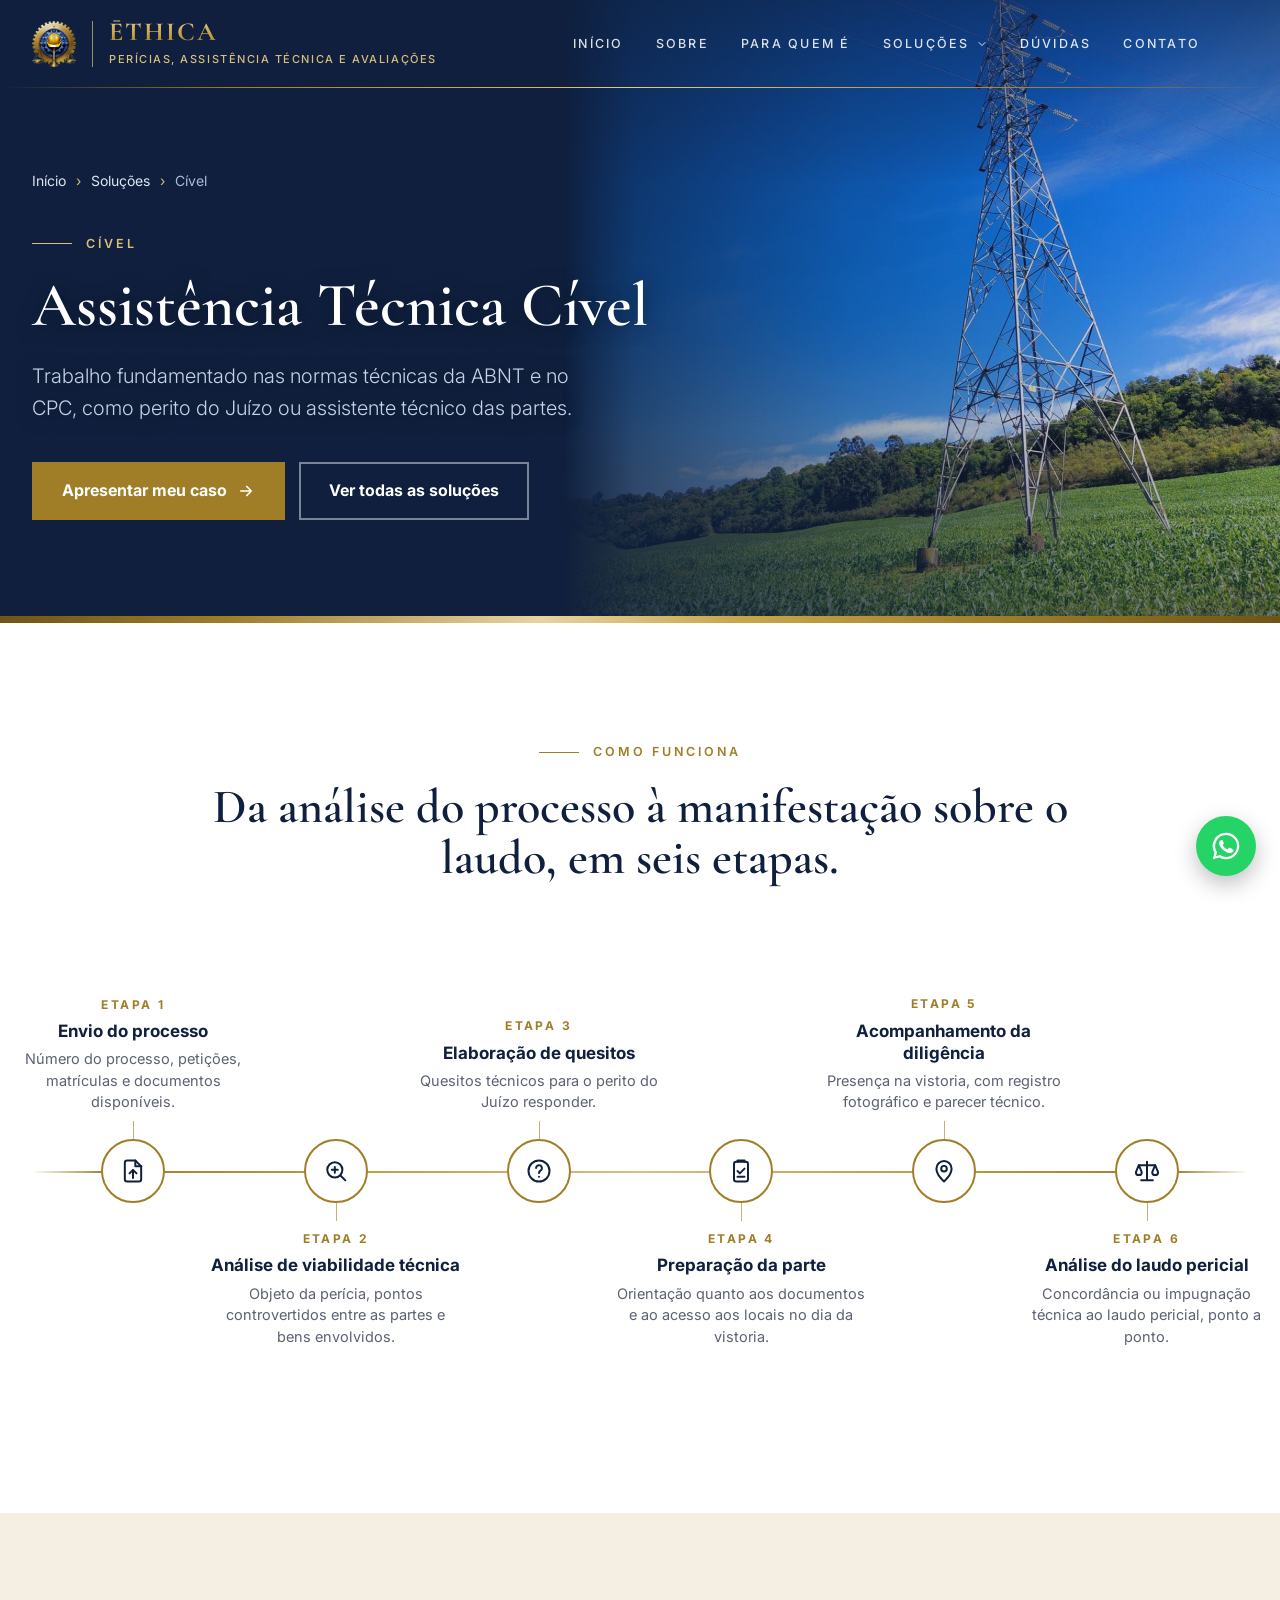
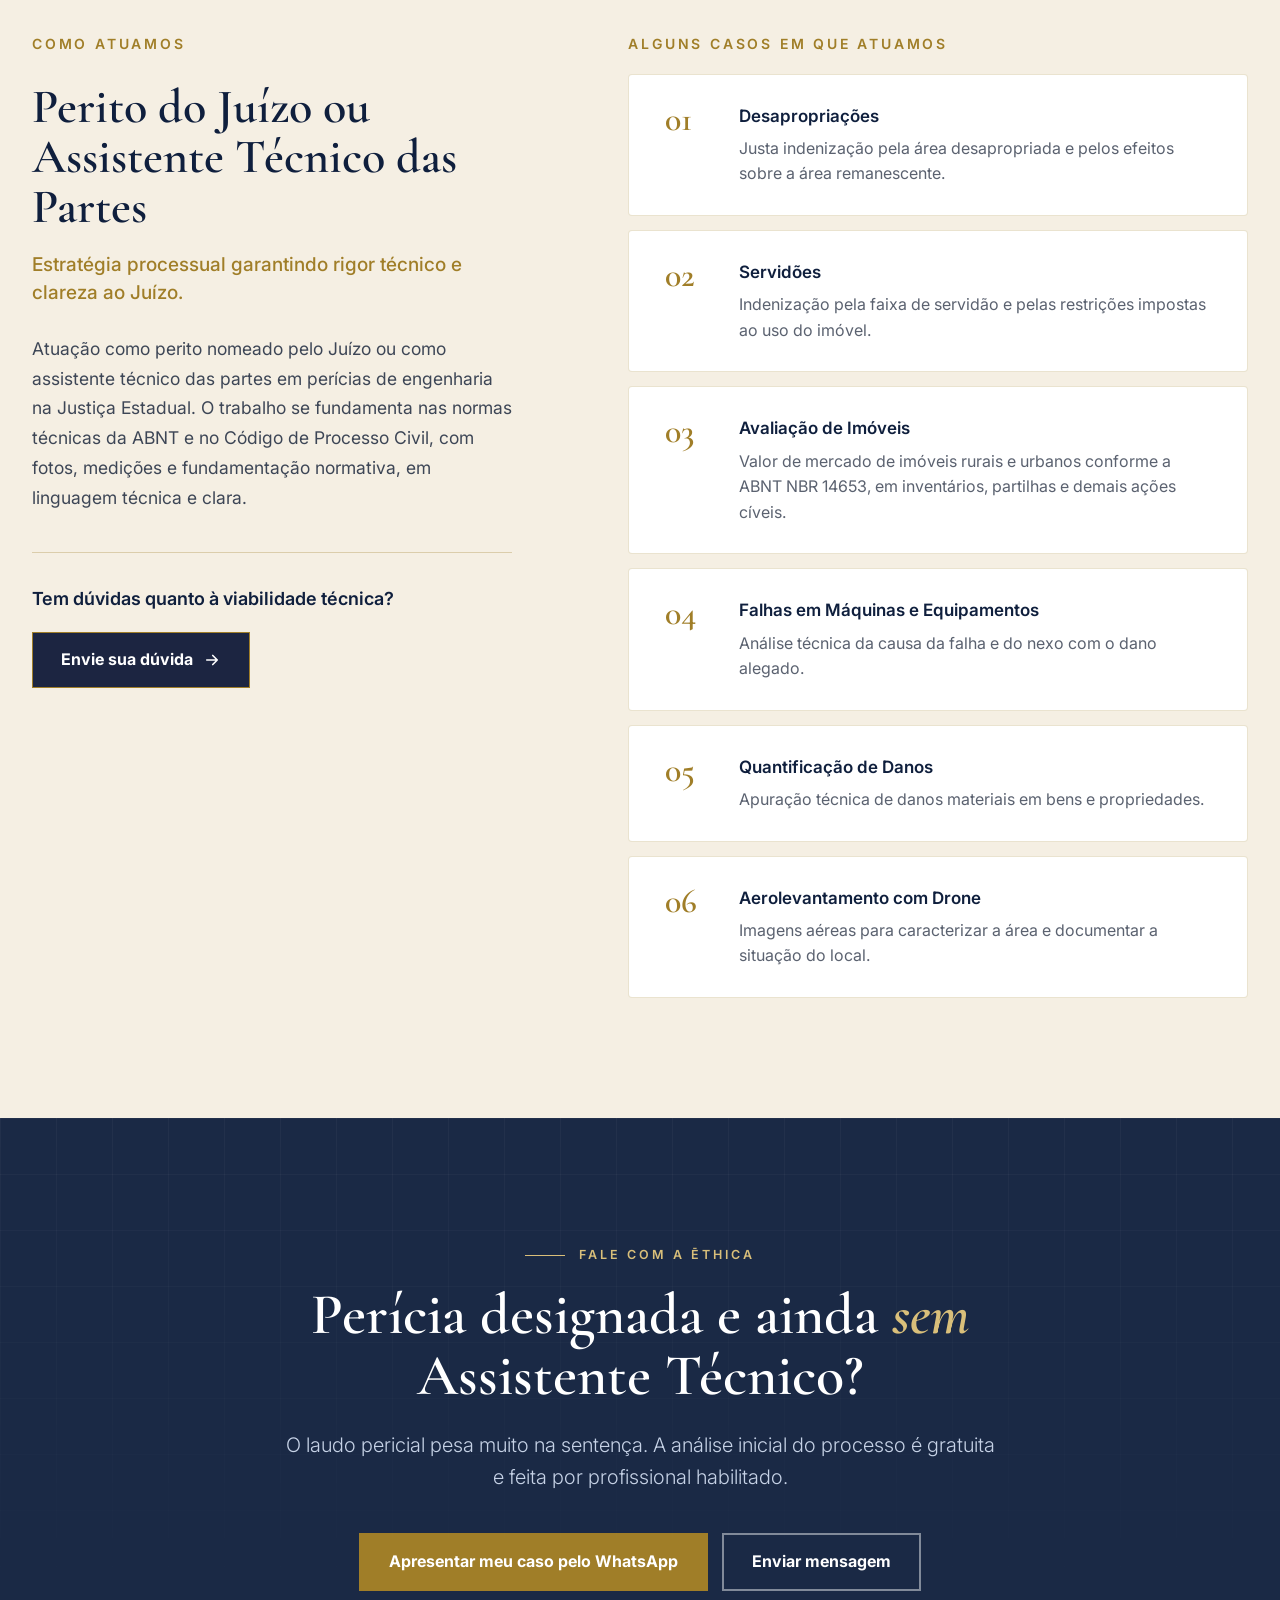
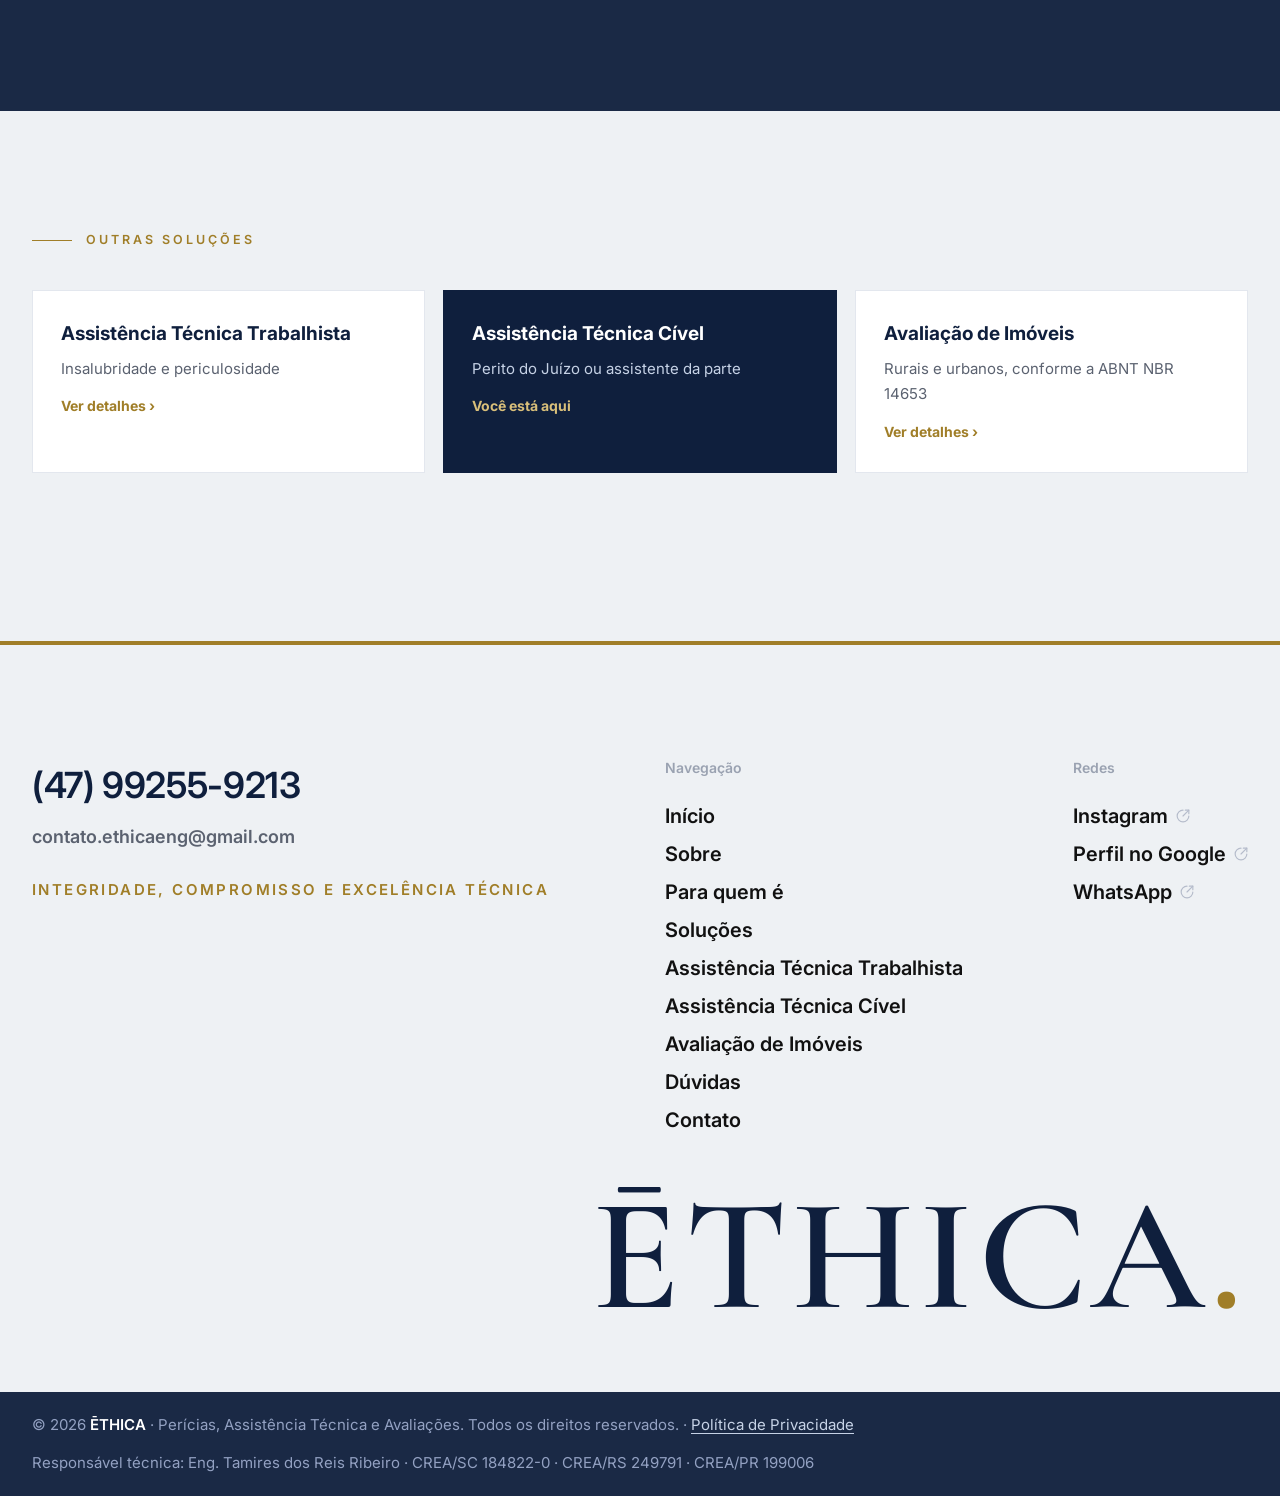
==== commit 916e7a88: "Atualiza site: avaliação de imóveis rurais e urbanos, finalidades e política de privacidade" ====
--- a/civel.html
+++ b/civel.html
@@ -5,15 +5,15 @@
 <meta name="viewport" content="width=device-width, initial-scale=1">
 <title>Assistência Técnica Cível · ĒTHICA</title>
 <meta name="description" content="Perícia judicial e assistência técnica cível em engenharia: quesitos, acompanhamento da diligência, parecer técnico, impugnação de laudo e quantificação de danos.">
-<link rel="canonical" href="https://ethicaeng.com.br/civel">
+<link rel="canonical" href="https://www.ethicaeng.com.br/civel">
 <link rel="icon" type="image/png" href="img/favicon.png">
 <link rel="apple-touch-icon" href="img/apple-touch-icon.png">
 <meta name="theme-color" content="#0f1f3d">
 <meta property="og:type" content="website">
 <meta property="og:title" content="Assistência Técnica Cível · ĒTHICA">
-<meta property="og:description" content="Perícia judicial, assistência técnica trabalhista e cível e avaliação de imóveis rurais. Integridade, Compromisso e Excelência Técnica.">
-<meta property="og:url" content="https://ethicaeng.com.br/civel">
-<meta property="og:image" content="https://ethicaeng.com.br/img/foto_9710.jpg">
+<meta property="og:description" content="Perícia judicial, assistência técnica trabalhista e cível e avaliação de imóveis rurais e urbanos. Integridade, Compromisso e Excelência Técnica.">
+<meta property="og:url" content="https://www.ethicaeng.com.br/civel">
+<meta property="og:image" content="https://www.ethicaeng.com.br/img/foto_9710.jpg">
 <meta property="og:locale" content="pt_BR">
 <link rel="preconnect" href="https://fonts.googleapis.com">
 <link rel="preconnect" href="https://fonts.gstatic.com" crossorigin>
@@ -35,8 +35,8 @@
         <li class="tem-sub"><button type="button" aria-expanded="false">Soluções <svg viewBox="0 0 24 24" fill="none" stroke="currentColor" stroke-width="2" stroke-linecap="round" stroke-linejoin="round"><path d="M6 9l6 6 6-6"/></svg></button>
           <ul class="submenu">
             <li><a href="trabalhista.html"><b>Assistência Técnica Trabalhista</b><span>Insalubridade e periculosidade</span></a></li>
-            <li><a href="civel.html"><b>Assistência Técnica Cível</b><span>Perita do Juízo ou assistente da parte</span></a></li>
-            <li><a href="avaliacao-rural.html"><b>Avaliação de Imóveis Rurais</b><span>Laudos conforme a ABNT NBR 14653</span></a></li>
+            <li><a href="civel.html"><b>Assistência Técnica Cível</b><span>Perito do Juízo ou assistente da parte</span></a></li>
+            <li><a href="avaliacao-imoveis.html"><b>Avaliação de Imóveis</b><span>Rurais e urbanos, conforme a ABNT NBR 14653</span></a></li>
           </ul>
         </li>
         <li><a href="index.html#duvidas">Dúvidas</a></li>
@@ -54,7 +54,7 @@
     <a href="index.html#servicos">Soluções</a>
     <a class="sub" href="trabalhista.html">Assistência Técnica Trabalhista</a>
     <a class="sub" href="civel.html">Assistência Técnica Cível</a>
-    <a class="sub" href="avaliacao-rural.html">Avaliação de Imóveis Rurais</a>
+    <a class="sub" href="avaliacao-imoveis.html">Avaliação de Imóveis</a>
     <a href="index.html#duvidas">Dúvidas</a>
     <a href="index.html#contato">Contato</a>
   </div>
@@ -67,7 +67,7 @@
     <nav class="trilha" aria-label="Você está em"><a href="index.html">Início</a><span>›</span><a href="index.html#servicos">Soluções</a><span>›</span>Cível</nav>
     <span class="etq">Cível</span>
     <h1>Assistência Técnica Cível</h1>
-    <p class="intro">Trabalho fundamentado nas normas técnicas da ABNT e no CPC, como perita do Juízo ou assistente técnica das partes.</p>
+    <p class="intro">Trabalho fundamentado nas normas técnicas da ABNT e no CPC, como perito do Juízo ou assistente técnico das partes.</p>
     <div class="acoes">
       <a class="btn btn-ouro" href="https://wa.me/5547992559213?text=Ol%C3%A1%2C%20vim%20do%20site%20%C4%92THICA%20e%20preciso%20de%20assist%C3%AAncia%20t%C3%A9cnica%20em%20uma%20per%C3%ADcia%20c%C3%ADvel.%20Pode%20me%20ajudar%3F" target="_blank" rel="noopener">Apresentar meu caso <svg viewBox="0 0 24 24" fill="none" stroke="currentColor" stroke-width="2.2" stroke-linecap="round" stroke-linejoin="round"><path d="M5 12h14M13 6l6 6-6 6"/></svg></a>
       <a class="btn btn-contorno" href="index.html#servicos">Ver todas as soluções</a>
@@ -111,31 +111,21 @@
   </div>
 </section>
 
-<section class="chamada-fundo chamada-marinho bg-marinho grade-fundo">
-  <div class="container">
-    <div class="chamada-centro revela">
-      <span class="chamada-traco"></span>
-      <h2 class="chamada-frase">Perícia designada e ainda <em>sem</em> Assistente Técnico?</h2>
-      <p class="chamada-apoio">O laudo pericial pesa muito na sentença. Não fique sem respaldo técnico.</p>
-    </div>
-  </div>
-</section>
-
 <section class="atuacao-trab">
   <div class="container">
     <div class="at-texto">
       <p class="sub-tit revela">Como atuamos</p>
-      <h2 class="titulo menor revela">Perita do Juízo e Assistente Técnica das partes</h2>
+      <h2 class="titulo menor revela">Perito do Juízo ou Assistente Técnico das Partes</h2>
       <p class="at-apoio revela">Estratégia processual garantindo rigor técnico e clareza ao Juízo.</p>
-      <p class="at-corpo revela">Atuação como perita nomeada pelo Juízo ou como Assistente Técnica das partes em perícias de engenharia na Justiça Estadual. O trabalho se fundamenta nas normas técnicas da ABNT e no Código de Processo Civil, com fotos, medições e fundamentação normativa, em linguagem técnica e clara.</p>
+      <p class="at-corpo revela">Atuação como perito nomeado pelo Juízo ou como assistente técnico das partes em perícias de engenharia na Justiça Estadual. O trabalho se fundamenta nas normas técnicas da ABNT e no Código de Processo Civil, com fotos, medições e fundamentação normativa, em linguagem técnica e clara.</p>
       <div class="cta-duvida revela"><p>Tem dúvidas quanto à viabilidade técnica?</p><a class="btn btn-azul" href="https://wa.me/5547992559213?text=Ol%C3%A1%2C%20vim%20do%20site%20%C4%92THICA%20e%20preciso%20de%20assist%C3%AAncia%20t%C3%A9cnica%20em%20uma%20per%C3%ADcia%20c%C3%ADvel.%20Pode%20me%20ajudar%3F" target="_blank" rel="noopener">Envie sua dúvida <svg viewBox="0 0 24 24" fill="none" stroke="currentColor" stroke-width="2.2" stroke-linecap="round" stroke-linejoin="round"><path d="M5 12h14M13 6l6 6-6 6"/></svg></a></div>
     </div>
     <div>
-      <p class="sub-tit revela at-lista-tit">Objetos de perícia</p>
+      <p class="sub-tit revela at-lista-tit">Alguns casos em que atuamos</p>
       <ol class="at-lista">
         <li class="revela"><span class="at-num">01</span><div><h3>Desapropriações</h3><p>Justa indenização pela área desapropriada e pelos efeitos sobre a área remanescente.</p></div></li>
         <li class="revela"><span class="at-num">02</span><div><h3>Servidões</h3><p>Indenização pela faixa de servidão e pelas restrições impostas ao uso do imóvel.</p></div></li>
-        <li class="revela"><span class="at-num">03</span><div><h3>Avaliação de Imóveis Rurais</h3><p>Valor de mercado conforme a ABNT NBR 14653, em inventários, partilhas e demais ações cíveis.</p></div></li>
+        <li class="revela"><span class="at-num">03</span><div><h3>Avaliação de Imóveis</h3><p>Valor de mercado de imóveis rurais e urbanos conforme a ABNT NBR 14653, em inventários, partilhas e demais ações cíveis.</p></div></li>
         <li class="revela"><span class="at-num">04</span><div><h3>Falhas em Máquinas e Equipamentos</h3><p>Análise técnica da causa da falha e do nexo com o dano alegado.</p></div></li>
         <li class="revela"><span class="at-num">05</span><div><h3>Quantificação de Danos</h3><p>Apuração técnica de danos materiais em bens e propriedades.</p></div></li>
         <li class="revela"><span class="at-num">06</span><div><h3>Aerolevantamento com Drone</h3><p>Imagens aéreas para caracterizar a área e documentar a situação do local.</p></div></li>
@@ -147,8 +137,8 @@
 <section class="final bg-marinho grade-fundo">
   <div class="container">
     <span class="etq revela">Fale com a ĒTHICA</span>
-    <h2 class="titulo revela">Tem uma perícia cível designada no seu processo?</h2>
-    <p class="intro revela">A análise inicial do processo é gratuita e feita por profissional habilitado.</p>
+    <h2 class="titulo revela">Perícia designada e ainda <em>sem</em> Assistente Técnico?</h2>
+    <p class="intro revela">O laudo pericial pesa muito na sentença. A análise inicial do processo é gratuita e feita por profissional habilitado.</p>
     <div class="acoes revela">
       <a class="btn btn-ouro" href="https://wa.me/5547992559213?text=Ol%C3%A1%2C%20vim%20do%20site%20%C4%92THICA%20e%20preciso%20de%20assist%C3%AAncia%20t%C3%A9cnica%20em%20uma%20per%C3%ADcia%20c%C3%ADvel.%20Pode%20me%20ajudar%3F" target="_blank" rel="noopener">Apresentar meu caso pelo WhatsApp</a>
       <a class="btn btn-contorno" href="index.html#contato">Enviar mensagem</a>
@@ -159,7 +149,7 @@
 <section class="bg-suave">
   <div class="container">
     <span class="etq revela">Outras soluções</span>
-    <div class="outros"><a class="outro revela" href="trabalhista.html"><b>Assistência Técnica Trabalhista</b><span>Insalubridade e periculosidade</span><br><em>Ver detalhes ›</em></a><a class="outro revela atual" href="civel.html"><b>Assistência Técnica Cível</b><span>Perita do Juízo ou assistente da parte</span><br><em>Você está aqui</em></a><a class="outro revela" href="avaliacao-rural.html"><b>Avaliação de Imóveis Rurais</b><span>Laudos conforme a ABNT NBR 14653</span><br><em>Ver detalhes ›</em></a></div>
+    <div class="outros"><a class="outro revela" href="trabalhista.html"><b>Assistência Técnica Trabalhista</b><span>Insalubridade e periculosidade</span><br><em>Ver detalhes ›</em></a><a class="outro revela atual" href="civel.html"><b>Assistência Técnica Cível</b><span>Perito do Juízo ou assistente da parte</span><br><em>Você está aqui</em></a><a class="outro revela" href="avaliacao-imoveis.html"><b>Avaliação de Imóveis</b><span>Rurais e urbanos, conforme a ABNT NBR 14653</span><br><em>Ver detalhes ›</em></a></div>
   </div>
 </section>
 </main>
@@ -182,13 +172,14 @@
           <li><a href="index.html#servicos">Soluções</a></li>
           <li><a href="trabalhista.html">Assistência Técnica Trabalhista</a></li>
           <li><a href="civel.html">Assistência Técnica Cível</a></li>
-          <li><a href="avaliacao-rural.html">Avaliação de Imóveis Rurais</a></li>
+          <li><a href="avaliacao-imoveis.html">Avaliação de Imóveis</a></li>
           <li><a href="index.html#duvidas">Dúvidas</a></li>
           <li><a href="index.html#contato">Contato</a></li>
         </ul>
         <ul>
           <li class="t">Redes</li>
           <li><a href="https://www.instagram.com/ethica.eng/" target="_blank" rel="noopener">Instagram <svg viewBox="0 0 24 24" fill="none" stroke="currentColor" stroke-width="2" stroke-linecap="round" stroke-linejoin="round"><path d="M22 12A10 10 0 1112 2"/><path d="M22 2L12 12"/><path d="M16 2h6v6"/></svg></a></li>
+          <li><a href="https://share.google/rnCGGbjH79J0CGkZM" target="_blank" rel="noopener">Perfil no Google <svg viewBox="0 0 24 24" fill="none" stroke="currentColor" stroke-width="2" stroke-linecap="round" stroke-linejoin="round"><path d="M22 12A10 10 0 1112 2"/><path d="M22 2L12 12"/><path d="M16 2h6v6"/></svg></a></li>
           <li><a href="https://wa.me/5547992559213?text=Ol%C3%A1%2C%20vim%20do%20site%20%C4%92THICA%20e%20preciso%20de%20assist%C3%AAncia%20t%C3%A9cnica%20em%20uma%20per%C3%ADcia%20c%C3%ADvel.%20Pode%20me%20ajudar%3F" target="_blank" rel="noopener">WhatsApp <svg viewBox="0 0 24 24" fill="none" stroke="currentColor" stroke-width="2" stroke-linecap="round" stroke-linejoin="round"><path d="M22 12A10 10 0 1112 2"/><path d="M22 2L12 12"/><path d="M16 2h6v6"/></svg></a></li>
         </ul>
       </div>
@@ -197,7 +188,7 @@
   </div>
   <div class="rod-barra">
     <div class="container">
-      <p>© <span id="ano">2026</span> <b>ĒTHICA</b> · Perícias, Assistência Técnica e Avaliações. Todos os direitos reservados.</p>
+      <p>© <span id="ano">2026</span> <b>ĒTHICA</b> · Perícias, Assistência Técnica e Avaliações. Todos os direitos reservados. · <a href="privacidade.html">Política de Privacidade</a></p>
       <p>Responsável técnica: Eng. Tamires dos Reis Ribeiro · CREA/SC 184822-0 · CREA/RS 249791 · CREA/PR 199006</p>
     </div>
   </div>
--- a/css/estilo.css
+++ b/css/estilo.css
@@ -1135,3 +1135,150 @@
     .fin-card p{grid-column:2;font-size:14.5px;line-height:1.55}
     .fin-card:hover{transform:none}
   }
+
+  /* ===== Avaliação de imóveis: tipos (urbanos e rurais) ===== */
+  .tipos-imoveis{padding:110px 0}
+  .tipos-grade{display:grid;grid-template-columns:repeat(2,1fr);gap:24px;margin-top:60px;max-width:1040px;margin-left:auto;margin-right:auto}
+  .tipo-card{background:#fff;border:1px solid rgba(160,126,40,.22);border-top:3px solid var(--dourado);padding:38px 36px 34px}
+  .tipo-cab{display:flex;align-items:center;gap:18px;margin-bottom:24px}
+  .tipo-cab .icone{flex:0 0 64px;width:64px;height:64px;border-radius:50%;background:var(--bege);display:grid;place-items:center;color:var(--marinho)}
+  .tipo-cab .icone svg{width:30px;height:30px}
+  .tipo-norma{display:block;font-size:12px;font-weight:600;letter-spacing:.18em;text-transform:uppercase;color:var(--dourado)}
+  .tipo-card h3{font-family:var(--serifa);font-size:30px;font-weight:600;line-height:1.1;color:var(--marinho);margin-top:4px}
+  .tipo-lista{list-style:none;display:grid;grid-template-columns:1fr 1fr;gap:10px 20px;border-top:1px solid var(--linha);padding-top:22px}
+  .tipo-lista li{position:relative;padding-left:20px;font-size:16px;color:var(--preto)}
+  .tipo-lista li:before{content:"";position:absolute;left:0;top:.62em;width:8px;height:8px;border-radius:50%;background:var(--dourado)}
+  @media (max-width:800px){.tipos-imoveis{padding:80px 0}.tipos-grade{grid-template-columns:1fr;margin-top:40px}.tipo-card{padding:28px 22px}}
+
+  /* "O que avaliamos": hover azul-marinho, mesmo padrão dos demais cards */
+  .tipo-card{position:relative;overflow:hidden;isolation:isolate;transition:transform .4s ease,box-shadow .4s ease,border-color .4s ease}
+  .tipo-card:before{content:"";position:absolute;inset:0;z-index:-1;background:linear-gradient(135deg,var(--marinho) 0%,var(--marinho2) 100%);opacity:0;transition:opacity .45s ease}
+  .tipo-card:hover{transform:translateY(-6px);box-shadow:0 26px 50px rgba(15,31,61,.18);border-color:transparent;border-top-color:var(--dourado)}
+  .tipo-card:hover:before{opacity:1}
+  .tipo-card h3,.tipo-lista li,.tipo-norma,.tipo-cab .icone,.tipo-lista{transition:color .4s,background .4s,border-color .4s}
+  .tipo-card:hover h3,.tipo-card:hover .tipo-lista li{color:#fff}
+  .tipo-card:hover .tipo-norma{color:var(--ouro)}
+  .tipo-card:hover .tipo-cab .icone{background:rgba(255,255,255,.08);color:var(--ouro)}
+  .tipo-card:hover .tipo-lista{border-top-color:rgba(255,255,255,.14)}
+  .tipo-card:hover .tipo-lista li:before{background:var(--ouro)}
+  @media (prefers-reduced-motion:reduce){.tipo-card,.tipo-card:before{transition:none}.tipo-card:hover{transform:none}}
+
+  /* ===== Finalidades em coverflow ===== */
+  .fin-coverflow{background:#fff;overflow:hidden}
+  .cf{margin-top:60px}
+  .cf-palco{position:relative;height:500px;perspective:1400px;outline:none;touch-action:pan-y}
+  .cf-palco:focus-visible{box-shadow:0 0 0 3px rgba(160,126,40,.35);border-radius:24px}
+  .cf-item{position:absolute;top:0;left:50%;width:380px;display:flex;flex-direction:column;text-decoration:none;color:inherit;background:#fff;border-radius:22px;overflow:hidden;isolation:isolate;
+    box-shadow:0 1px 2px rgba(15,31,61,.06),0 0 0 1px rgba(15,31,61,.10);
+    transform:translateX(-50%);transform-style:preserve-3d;transition:transform .7s cubic-bezier(.22,.7,.2,1),opacity .6s ease,filter .6s ease,box-shadow .4s ease;will-change:transform}
+  .cf-item.ativo{box-shadow:0 24px 50px rgba(15,31,61,.18),0 0 0 1px rgba(15,31,61,.12)}
+  .cf-item:not(.ativo){filter:brightness(.88)}
+  .cf-img{position:relative;aspect-ratio:4/3;overflow:hidden;background:var(--suave)}
+  .cf-img img{position:absolute;inset:0;width:100%;height:100%;object-fit:cover;transition:transform .8s ease}
+  .cf-corpo{position:relative;flex:1;display:flex;align-items:center;justify-content:space-between;gap:16px;padding:22px 22px 26px}
+  .cf-corpo:before{content:"";position:absolute;inset:0;z-index:-1;background:linear-gradient(135deg,var(--marinho) 0%,var(--marinho2) 100%);opacity:0;transition:opacity .45s ease}
+  .cf-corpo:after{content:"";position:absolute;left:0;top:0;height:3px;width:100%;background:linear-gradient(90deg,var(--dourado),#e2c98a,var(--dourado));transform:scaleX(0);transform-origin:left;transition:transform .5s ease}
+  .cf-corpo h3{font-family:var(--serifa);font-size:26px;font-weight:600;line-height:1.12;color:var(--marinho);transition:color .4s}
+  .cf-corpo p{font-size:15px;line-height:1.6;color:var(--cinza);margin-top:8px;transition:color .4s}
+  .cf-seta{flex:0 0 40px;width:40px;height:40px;border-radius:50%;background:var(--suave);color:var(--marinho);display:grid;place-items:center;transition:background .4s,color .4s}
+  .cf-seta svg{width:16px;height:16px}
+  .cf-item:hover .cf-corpo:before,.cf-item:focus-visible .cf-corpo:before{opacity:1}
+  .cf-item:hover .cf-corpo:after,.cf-item:focus-visible .cf-corpo:after{transform:scaleX(1)}
+  .cf-item:hover h3,.cf-item:focus-visible h3{color:#fff}
+  .cf-item:hover p,.cf-item:focus-visible p{color:#c6d2e6}
+  .cf-item:hover .cf-seta,.cf-item:focus-visible .cf-seta{background:var(--dourado);color:#fff}
+  .cf-item:hover .cf-img img{transform:scale(1.04)}
+  .cf-item:focus-visible{outline:none}
+  .cf-ctrl{display:flex;align-items:center;justify-content:center;gap:18px;margin-top:34px}
+  .cf-ctrl button.cf-ant,.cf-ctrl button.cf-prox{width:46px;height:46px;border-radius:50%;border:1px solid var(--linha);background:#fff;color:var(--marinho);display:grid;place-items:center;cursor:pointer;transition:background .3s,color .3s,border-color .3s}
+  .cf-ctrl button svg{width:20px;height:20px}
+  .cf-ctrl button.cf-ant:hover,.cf-ctrl button.cf-prox:hover{background:var(--marinho);color:#fff;border-color:var(--marinho)}
+  .cf-pontos{display:flex;gap:8px}
+  .cf-pontos button{width:9px;height:9px;padding:0;border:0;border-radius:99px;background:#cfd5df;cursor:pointer;transition:width .3s,background .3s}
+  .cf-pontos button[aria-current="true"]{width:26px;background:var(--dourado)}
+  @media (max-width:700px){.cf{margin-top:40px}.cf-palco{height:460px}.cf-item{width:78vw;max-width:340px}.cf-corpo{padding:18px 18px 22px}.cf-corpo h3{font-size:22px}.cf-corpo p{font-size:14px}}
+  @media (prefers-reduced-motion:reduce){.cf-item,.cf-img img,.cf-corpo:before,.cf-corpo:after{transition:none}}
+
+  /* ===== Tipos de avaliação em coverflow (cards altos com foto de fundo) ===== */
+  .tipos-cf .cf-item.cft-item{width:400px;min-height:540px;background:var(--marinho);color:#fff;border-radius:24px}
+  .cft-midia{position:absolute;inset:0;z-index:-2;overflow:hidden}
+  .cft-midia img{width:100%;height:100%;object-fit:cover;transition:transform .9s ease}
+  .cft-item:before{content:"";position:absolute;inset:0;z-index:-1;background:linear-gradient(180deg,rgba(15,31,61,0) 25%,rgba(15,31,61,.7) 58%,rgba(15,31,61,.95) 100%);transition:background .5s ease}
+  .cft-item:after{content:"";position:absolute;left:0;top:0;height:3px;width:100%;background:linear-gradient(90deg,var(--dourado),#e2c98a,var(--dourado));transform:scaleX(0);transform-origin:left;transition:transform .5s ease}
+  .cft-corpo{margin-top:auto;padding:30px 28px 28px}
+  .cft-item{display:flex;flex-direction:column}
+  .cft-norma{display:inline-block;font-size:11.5px;font-weight:600;letter-spacing:.18em;text-transform:uppercase;color:var(--ouro);border:1px solid rgba(217,191,122,.45);padding:5px 10px;border-radius:99px}
+  .cft-corpo h3{font-family:var(--serifa);font-size:32px;font-weight:600;line-height:1.08;margin-top:14px;color:#fff}
+  .cft-corpo p{font-size:15px;line-height:1.6;color:#d3dbea;margin-top:10px}
+  .cft-tags{list-style:none;display:flex;flex-wrap:wrap;gap:8px;margin-top:16px}
+  .cft-tags li{font-size:13px;padding:5px 11px;border-radius:99px;background:rgba(255,255,255,.1);color:#fff}
+  .cft-acao{display:inline-flex;align-items:center;gap:10px;margin-top:20px;font-size:14px;font-weight:600;letter-spacing:.06em;text-transform:uppercase;color:var(--ouro)}
+  .cft-acao i{width:34px;height:34px;border-radius:50%;background:rgba(255,255,255,.1);display:grid;place-items:center;transition:background .4s,color .4s}
+  .cft-acao svg{width:15px;height:15px}
+  .cft-item:hover:before,.cft-item:focus-visible:before{background:linear-gradient(180deg,rgba(15,31,61,.55) 0%,rgba(15,31,61,.92) 45%,rgba(28,53,101,.98) 100%)}
+  .cft-item:hover:after,.cft-item:focus-visible:after{transform:scaleX(1)}
+  .cft-item:hover .cft-midia img{transform:scale(1.05)}
+  .cft-item:hover .cft-acao i,.cft-item:focus-visible .cft-acao i{background:var(--dourado);color:#fff}
+  @media (max-width:700px){.tipos-cf .cf-item.cft-item{width:80vw;max-width:340px;min-height:500px}.cft-corpo{padding:24px 20px 22px}.cft-corpo h3{font-size:26px}}
+  @media (prefers-reduced-motion:reduce){.cft-midia img,.cft-item:before,.cft-item:after{transition:none}}
+
+  /* ===== "Antes de tomar decisões financeiras": cabeçalho + separador + lista com ícones ===== */
+  .beneficios-lista{background:#fff;padding:110px 0}
+  .bn-topo{display:flex;align-items:flex-end;justify-content:space-between;gap:32px}
+  .bn-topo .titulo{margin-top:16px;max-width:680px}
+  .bn-intro{font-size:17px;font-weight:300;color:var(--cinza);margin-top:14px;max-width:640px}
+  .bn-botao{flex-shrink:0;display:inline-flex;align-items:center;gap:8px;padding:11px 18px;border-radius:8px;background:var(--suave);color:var(--marinho);font-size:14.5px;font-weight:600;text-decoration:none;transition:background .3s,color .3s}
+  .bn-botao svg{width:16px;height:16px;transition:transform .3s}
+  .bn-botao:hover{background:var(--marinho);color:#fff}
+  .bn-botao:hover svg{transform:translateX(3px)}
+  .bn-sep{height:1px;width:100%;margin:48px 0;background:var(--linha);-webkit-mask-image:linear-gradient(90deg,transparent,#000 15%,#000 85%,transparent);mask-image:linear-gradient(90deg,transparent,#000 15%,#000 85%,transparent)}
+  .bn-grade{display:grid;grid-template-columns:repeat(3,1fr);gap:44px 48px}
+  .bn-item{display:flex;gap:16px}
+  .bn-ic{flex:0 0 44px;width:44px;height:44px;border-radius:10px;background:var(--bege);color:var(--dourado);display:grid;place-items:center;transition:background .3s,color .3s}
+  .bn-ic svg{width:22px;height:22px}
+  .bn-item:hover .bn-ic{background:var(--marinho);color:var(--ouro)}
+  .bn-item h3{font-size:18px;font-weight:600;line-height:1.3;color:var(--marinho);margin-bottom:6px}
+  .bn-item p{font-size:15px;line-height:1.6;color:var(--cinza)}
+  @media (max-width:1000px){.bn-grade{grid-template-columns:repeat(2,1fr)}}
+  @media (max-width:700px){.beneficios-lista{padding:80px 0}.bn-topo{flex-direction:column;align-items:flex-start}.bn-botao{align-self:flex-end}.bn-sep{margin:36px 0}.bn-grade{grid-template-columns:1fr;gap:28px}}
+
+/* ===== Ajustes de 20/11/2026 ===== */
+/* Botão azul na paleta ĒTHICA */
+.btn-azul{background:#1C2541;color:#fff;border:1px solid var(--dourado)}
+.btn-azul:hover{background:#0f1f3d;border-color:var(--ouro);color:#fff}
+/* Abertura: texto antes do botão */
+.hero h1 + p{margin:0 0 34px}
+/* Rodapé: WhatsApp em destaque, e-mail menor */
+.rod-contato .tel{font-size:36px;font-weight:600;letter-spacing:-.01em;color:var(--marinho)}
+.rod-contato .tel:hover{color:var(--dourado)}
+.rod-contato .mail{font-size:18px;font-weight:600;letter-spacing:0;color:var(--cinza);word-break:normal}
+.rod-contato .mail:hover{color:var(--marinho)}
+@media (max-width:600px){.rod-contato .tel{font-size:28px}.rod-contato .mail{font-size:16px}}
+.rod-barra a{color:#c6d2e6;text-decoration:underline;text-underline-offset:3px}
+.rod-barra a:hover{color:#fff}
+/* Bloco final das páginas internas */
+.final .titulo em{font-style:italic;color:var(--ouro)}
+/* Espaço para o botão flutuante do WhatsApp */
+main > section.bg-suave:last-child .outros{margin-bottom:56px}
+/* "Para quem é" em faixa compacta, só texto */
+.pq-faixa{display:grid;grid-template-columns:repeat(4,1fr);margin-top:48px;border-top:1px solid rgba(255,255,255,.16);border-bottom:1px solid rgba(255,255,255,.16)}
+.pq-item{display:flex;flex-direction:column;padding:30px 26px 28px;text-decoration:none;color:#fff;border-right:1px solid rgba(255,255,255,.16);transition:background .25s}
+.pq-item:last-child{border-right:0}
+.pq-item:hover{background:rgba(255,255,255,.05)}
+.pq-area{font-size:12px;font-weight:600;letter-spacing:.16em;text-transform:uppercase;color:var(--ouro);margin-bottom:12px}
+.pq-item h3{font-family:var(--serifa);font-size:27px;font-weight:600;line-height:1.15;margin:0 0 12px;color:#fff}
+.pq-item p{font-size:15px;line-height:1.6;color:#c6d2e6;margin:0 0 20px;flex:1}
+.pq-link{display:inline-flex;align-items:center;gap:8px;font-size:13px;font-weight:700;letter-spacing:.08em;text-transform:uppercase;color:var(--ouro)}
+.pq-link svg{width:16px;height:16px;transition:transform .25s}
+.pq-item:hover .pq-link svg{transform:translateX(4px)}
+@media (max-width:1000px){.pq-faixa{grid-template-columns:repeat(2,1fr)}.pq-item{border-bottom:1px solid rgba(255,255,255,.16)}.pq-item:nth-child(2n){border-right:0}.pq-item:nth-child(n+3){border-bottom:0}}
+@media (max-width:600px){.pq-faixa{grid-template-columns:1fr}.pq-item{border-right:0;border-bottom:1px solid rgba(255,255,255,.16)}.pq-item:last-child{border-bottom:0}}
+/* Página de Política de Privacidade */
+.texto-legal{max-width:820px;margin:0 auto}
+.texto-legal h2{font-family:var(--serifa);font-size:30px;font-weight:600;color:var(--marinho);margin:44px 0 14px}
+.texto-legal p,.texto-legal li{font-size:17px;line-height:1.7;color:#3d4656}
+.texto-legal p{margin:0 0 16px}
+.texto-legal ul{margin:0 0 16px;padding-left:22px}
+.texto-legal li{margin-bottom:8px}
+.texto-legal a{color:var(--marinho)}
+.texto-legal .atualizado{font-size:14px;color:var(--cinza);margin-top:40px}
